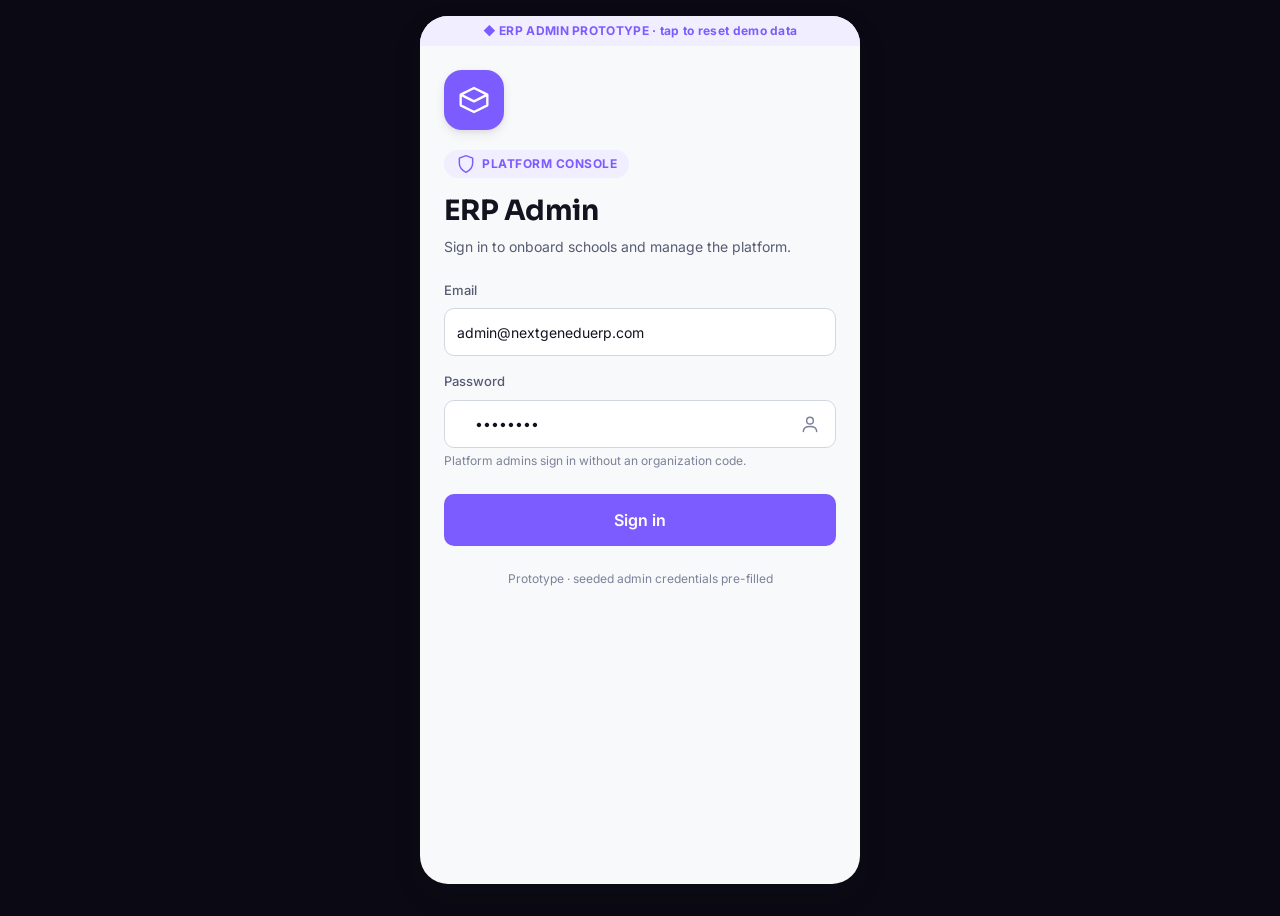
==== admin/index.html @ 906e13b3 "Initial commit" ====
<!DOCTYPE html>
<html lang="en" data-theme="violet" data-mode="light">
<head>
<meta charset="UTF-8">
<meta name="viewport" content="width=device-width,initial-scale=1,maximum-scale=1,user-scalable=no,viewport-fit=cover">
<title>EduERP · ERP Admin</title>
<link rel="preconnect" href="https://fonts.googleapis.com">
<link href="https://fonts.googleapis.com/css2?family=Inter:wght@400;500;600;700&family=Sora:wght@600;700&family=JetBrains+Mono:wght@400;500&display=swap" rel="stylesheet">
<link rel="stylesheet" href="../shared/tokens.css">
<link rel="stylesheet" href="../shared/styles.css">
</head>
<body>
<div class="viewport">
  <div class="proto-banner" onclick="App.resetPrompt()">◆ ERP ADMIN PROTOTYPE · tap to reset demo data</div>
  <div id="app"></div>
</div>

<script src="../shared/data.js"></script>
<script src="../shared/auth.js"></script>
<script src="../shared/utils.js"></script>
<script>
/* ============================================================================
   ERP ADMIN — Single Page Application
   Screens: Login · Dashboard · Organizations (list/detail) · Onboard wizard ·
   Reports · Profile.  Every screen has real logic and real states.
   ============================================================================ */
const App = {
  route:'dashboard',
  ctx:{},
  systemDark:window.matchMedia('(prefers-color-scheme:dark)').matches,
  // simulate a network fetch so Loading states are real (prototype realism)
  loadingMs:600,

  init(){
    const s=DB.getSettings();
    this.applyTheme(s.theme||'violet', s.mode||'system');
    window.matchMedia('(prefers-color-scheme:dark)').addEventListener('change',e=>{this.systemDark=e.matches;const st=DB.getSettings();if((st.mode||'system')==='system')this.applyTheme(st.theme,'system');});
    if(Auth.isAdmin()) this.render(); else this.renderLogin();
  },

  applyTheme(theme,mode){
    document.documentElement.dataset.theme=theme;
    const m = mode==='system' ? (this.systemDark?'dark':'light') : mode;
    document.documentElement.dataset.mode=m;
  },

  /* ========================================================================
     LOGIN
     ======================================================================== */
  renderLogin(){
    document.getElementById('app').innerHTML=`
    <div class="login fade-in">
      <div class="login-brand">${icon('logo')}</div>
      <span class="login-badge">${icon('shield')} Platform Console</span>
      <h1 class="t-display mb-2">ERP Admin</h1>
      <p class="text-secondary mb-6">Sign in to onboard schools and manage the platform.</p>
      <div class="field">
        <label class="field-label">Email</label>
        <input class="input" id="email" type="email" value="admin@nextgeneduerp.com" autocomplete="username">
      </div>
      <div class="field">
        <label class="field-label">Password</label>
        <div class="input-affix">
          <input class="input" id="pass" type="password" value="demo1234" autocomplete="current-password">
          <button class="input-group-btn" onclick="App.togglePass(this)" aria-label="Show password">${icon('user')}</button>
        </div>
        <div class="field-hint">Platform admins sign in without an organization code.</div>
      </div>
      <div id="loginErr"></div>
      <button class="btn btn-primary btn-full btn-lg mt-2" id="loginBtn" onclick="App.doLogin()">Sign in</button>
      <p class="t-caption text-center mt-6">Prototype · seeded admin credentials pre-filled</p>
    </div>`;
  },
  togglePass(btn){ const i=btn.previousElementSibling; i.type=i.type==='password'?'text':'password'; },
  doLogin(){
    const email=document.getElementById('email').value;
    const pass=document.getElementById('pass').value;
    const btn=document.getElementById('loginBtn');
    btn.textContent='Signing in…'; btn.disabled=true;
    setTimeout(()=>{
      const r=Auth.login(email,pass,'admin');
      if(r.success){ this.route='dashboard'; this.render(); UI.toast('Welcome back, '+r.user.name.split(' ')[0]); }
      else{ document.getElementById('loginErr').innerHTML=`<div class="field-error mb-2">${icon('alert')} ${r.message}</div>`; btn.textContent='Sign in'; btn.disabled=false; }
    },500);
  },
  logout(){ Auth.logout(); this.renderLogin(); },

  /* ========================================================================
     SHELL (brand header + content + bottom tabs)
     ======================================================================== */
  render(){
    document.getElementById('app').innerHTML=this.Shell();
    this.mountScreen();
  },
  Shell(){
    const tabs=[
      {k:'dashboard',ic:'home',label:'Home'},
      {k:'organizations',ic:'building',label:'Schools'},
      {k:'reports',ic:'chart',label:'Reports'},
      {k:'settings',ic:'settings',label:'Settings'},
    ];
    const s=Auth.getSession();
    const isWizard = this.route==='onboard';
    return `
      ${this.AppBar()}
      <div class="content fade-in" id="screen"></div>
      ${['dashboard','organizations'].includes(this.route)?`<button class="fab" onclick="App.go('onboard')" aria-label="Onboard school">${icon('plus')}</button>`:''}
      ${isWizard?'':`<div class="tabbar">
        ${tabs.map(t=>`<button class="tab ${this.route===t.k?'active':''}" onclick="App.go('${t.k}')">${icon(t.ic)}<span>${t.label}</span></button>`).join('')}
      </div>`}`;
  },
  AppBar(){
    // sub-pages (detail, onboard) show a back button + contextual title
    const sub={organization:'Organization',onboard:'Onboard school'};
    if(this.ctx.sub){
      return `<div class="appbar sub">
        <button class="appbar-btn" onclick="App.back()" aria-label="Back">${icon('chevronL')}</button>
        <div class="appbar-id"><div class="appbar-title">${this.ctx.title||''}</div>${this.ctx.subtitle?`<div class="appbar-sub">${this.ctx.subtitle}</div>`:''}</div>
      </div>`;
    }
    const s=Auth.getSession();
    const titles={dashboard:'ERP Admin',organizations:'Organizations',reports:'Reports',settings:'Settings'};
    return `<div class="appbar">
      <div class="appbar-logo">${icon('logo')}</div>
      <div class="appbar-id">
        <div class="appbar-title">${titles[this.route]||'ERP Admin'}</div>
        <div class="appbar-sub">${icon('shield')} Platform Console</div>
      </div>
      <button class="appbar-btn" onclick="App.notImplemented('Notifications')" aria-label="Alerts">${icon('bell')}<span class="appbar-dot"></span></button>
      <div class="appbar-avatar" style="background:${avatarColor(s.name)}" onclick="App.go('settings')">${s.avatar||initials(s.name)}</div>
    </div>`;
  },

  /* navigation */
  go(route,ctx={}){ this.route=route; this.ctx=ctx; this.render(); },
  back(){ this.ctx={}; this.route=this._backTo||'dashboard'; this.render(); },
  mountScreen(){
    const el=document.getElementById('screen');
    switch(this.route){
      case 'dashboard': return this.Dashboard(el);
      case 'organizations': return this.Organizations(el);
      case 'organization': return this.OrgDetail(el);
      case 'onboard': return this.Onboard(el);
      case 'reports': return this.Reports(el);
      case 'settings': return this.Settings(el);
    }
  },

  /* fake async load to exercise real Loading states */
  withLoading(el,skeleton,build){
    el.innerHTML=skeleton;
    setTimeout(()=>{ el.innerHTML=build(); },this.loadingMs);
  },

  /* ========================================================================
     DASHBOARD  (Loading → Empty | Content)
     ======================================================================== */
  Dashboard(el){
    const sk=`
      <div class="grid-2 mb-3">${'<div class="kpi"><div class="sk sk-line" style="width:50%"></div><div class="sk" style="height:26px;width:40%;margin:8px 0"></div></div>'.repeat(4)}</div>
      <div class="card"><div class="sk" style="height:128px"></div></div>`;
    this.withLoading(el,sk,()=>{
      const c=DB.planCounts();
      if(c.total===0){
        return `<div class="state">
          <div class="state-ill">${icon('building2')}</div>
          <div class="state-title">No schools yet</div>
          <div class="state-msg">Onboard your first school to bring the platform to life. Metrics, trends, and reports appear here as schools join.</div>
          <button class="btn btn-primary btn-lg mt-2" onclick="App.go('onboard')">${icon('plus')} Onboard a school</button>
        </div>`;
      }
      const trend=DB.onboardingTrend(); const max=Math.max(1,...trend.map(t=>t.count));
      return `
        <div class="grid-2 mb-3">
          ${this.kpiCard('building','Total schools',c.total,'brand',c.active+' active')}
          ${this.kpiCard('users','Students',fmt.num(c.students),'info','across all schools')}
        </div>
        <div class="grid-2 mb-4">
          ${this.kpiCard('shield','Basic plan',c.basic,'neutral','')}
          ${this.kpiCard('sparkle','Pro + Ent.',c.proPlus,'success','')}
        </div>

        <div class="card card-raised mb-4">
          <div class="flex between items-center mb-4"><div class="sec-title">Onboarding trend</div><span class="t-caption">Last 6 months</span></div>
          <div class="chart-bars">
            ${trend.map(t=>`<div class="bar-col"><div class="bar-val">${t.count||''}</div><div class="bar" style="height:${(t.count/max)*100}%"></div><div class="bar-label">${t.label}</div></div>`).join('')}
          </div>
        </div>

        <div class="sec-head"><div class="sec-title">Recent schools</div><button class="sec-link" onclick="App.go('organizations')">View all</button></div>
        <div class="card card-pad-0"><div class="list">
          ${DB.orgs().slice(-3).reverse().map(o=>this.orgRow(o)).join('')}
        </div></div>

        <div class="dashed-card mt-4">${icon('sparkle')} <span class="t-label" style="color:var(--text-tertiary)">AI insights arrive with Enterprise</span></div>
      `;
    });
  },
  kpiCard(ic,label,value,tone,sub){
    const toneMap={brand:'var(--brand-subtle);color:var(--brand)',info:'var(--info-subtle);color:var(--info)',success:'var(--success-subtle);color:var(--success)',neutral:'var(--surface-sunken);color:var(--text-secondary)'};
    return `<div class="kpi">
      <div class="kpi-icon" style="background:${toneMap[tone]}">${icon(ic)}</div>
      <div class="kpi-label">${label}</div>
      <div class="kpi-value">${value}</div>
      ${sub?`<div class="kpi-sub">${sub}</div>`:''}
    </div>`;
  },
  orgRow(o){
    const chipCls=o.plan==='Enterprise'?'chip-info':o.plan==='Pro'?'chip-success':'chip-neutral';
    const statusChip=o.status==='active'?'':'<span class="chip chip-danger" style="margin-top:2px">Inactive</span>';
    return `<div class="row" onclick="App.openOrg('${o.id}')">
      <div class="avatar avatar-sq" style="background:${avatarColor(o.name)}">${initials(o.name)}</div>
      <div class="row-main">
        <div class="row-title">${o.name}</div>
        <div class="row-sub">${o.city} · <span class="t-code">${o.code}</span></div>
      </div>
      <div class="row-trail"><span class="chip ${chipCls}">${o.plan}</span>${statusChip}</div>
      <span class="row-chev">${icon('chevronR')}</span>
    </div>`;
  },

  /* ========================================================================
     ORGANIZATIONS  (Loading → Empty | Content, search + filter)
     ======================================================================== */
  Organizations(el){
    this._backTo='dashboard';
    const sk=`<div class="sk" style="height:48px;margin-bottom:16px"></div>${'<div class="sk-row"><div class="sk sk-circle"></div><div style="flex:1"><div class="sk sk-line" style="width:60%"></div><div class="sk sk-line" style="width:40%"></div></div></div>'.repeat(5)}`;
    this.withLoading(el,sk,()=>this.orgsMarkup());
    this._orgFilter=this._orgFilter||'all';
    this._orgSearch=this._orgSearch||'';
  },
  orgsMarkup(){
    const all=DB.orgs();
    if(all.length===0){
      return `<div class="state">
        <div class="state-ill">${icon('building2')}</div>
        <div class="state-title">No schools onboarded</div>
        <div class="state-msg">Tap the + button to onboard your first school. It becomes active immediately and its founder can log in.</div>
        <button class="btn btn-primary btn-lg mt-2" onclick="App.go('onboard')">${icon('plus')} Onboard a school</button>
      </div>`;
    }
    const f=this._orgFilter||'all'; const q=(this._orgSearch||'').toLowerCase();
    let list=all.filter(o=>{
      const mf = f==='all'||(f==='active'&&o.status==='active')||(f==='inactive'&&o.status==='inactive')||(o.plan.toLowerCase()===f);
      const mq = !q||o.name.toLowerCase().includes(q)||o.city.toLowerCase().includes(q)||o.code.toLowerCase().includes(q);
      return mf&&mq;
    });
    const filters=[['all','All'],['active','Active'],['basic','Basic'],['pro','Pro'],['enterprise','Enterprise'],['inactive','Inactive']];
    return `
      <div class="input-affix mb-3">
        <span style="position:absolute;left:14px;color:var(--text-tertiary);display:grid">${icon('search')}</span>
        <input class="input" style="padding-left:42px" placeholder="Search schools, city, code…" value="${this._orgSearch||''}" oninput="App.searchOrgs(this.value)">
      </div>
      <div class="filter-row">
        ${filters.map(([k,l])=>`<button class="filter-chip ${f===k?'active':''}" onclick="App.filterOrgs('${k}')">${l}</button>`).join('')}
      </div>
      ${list.length===0
        ? `<div class="state" style="min-height:40vh"><div class="state-ill">${icon('search')}</div><div class="state-title">No matches</div><div class="state-msg">No schools match your search or filter. Try clearing them.</div><button class="btn btn-secondary mt-2" onclick="App.clearOrgFilters()">Clear filters</button></div>`
        : `<div class="card card-pad-0"><div class="list">${list.map(o=>this.orgRow(o)).join('')}</div></div><p class="t-caption text-center mt-3">${list.length} of ${all.length} schools</p>`}
    `;
  },
  searchOrgs(v){ this._orgSearch=v; const el=document.getElementById('screen'); const scroll=el.scrollTop; el.innerHTML=this.orgsMarkup(); el.scrollTop=scroll; const inp=el.querySelector('input'); if(inp){inp.focus();inp.setSelectionRange(v.length,v.length);} },
  filterOrgs(k){ this._orgFilter=k; document.getElementById('screen').innerHTML=this.orgsMarkup(); },
  clearOrgFilters(){ this._orgFilter='all'; this._orgSearch=''; document.getElementById('screen').innerHTML=this.orgsMarkup(); },

  /* ========================================================================
     ORG DETAIL  (Overview + Subscription, plan change)
     ======================================================================== */
  openOrg(id){ this.go('organization',{sub:true,id,title:'',tab:'overview'}); this._backFrom=this.route; },
  OrgDetail(el){
    const o=DB.getById(DB.COLS.ORGS,this.ctx.id);
    if(!o){ el.innerHTML=`<div class="state"><div class="state-ill err">${icon('alert')}</div><div class="state-title">Not found</div><div class="state-msg">This school no longer exists.</div><button class="btn btn-secondary mt-2" onclick="App.go('organizations')">Back to schools</button></div>`; return; }
    // set header title dynamically
    this.ctx.title=o.name; this.ctx.subtitle=`<span class="t-code">${o.code}</span> · ${o.city}`;
    document.querySelector('.appbar')?.remove();
    document.getElementById('app').insertAdjacentHTML('afterbegin',this.AppBar());
    const tab=this.ctx.tab||'overview';
    const chipCls=o.plan==='Enterprise'?'chip-info':o.plan==='Pro'?'chip-success':'chip-neutral';
    el.innerHTML=`
      <div class="card card-raised mb-4">
        <div class="flex gap-3 items-center">
          <div class="avatar avatar-sq" style="width:56px;height:56px;font-size:16px;background:${avatarColor(o.name)}">${initials(o.name)}</div>
          <div class="flex-1">
            <div class="t-h2" style="line-height:1.2">${o.name}</div>
            <div class="row-sub mt-1">${icon('mapPin')} ${o.city}</div>
          </div>
        </div>
        <div class="flex gap-2 mt-4">
          <span class="chip ${chipCls}">${o.plan}</span>
          <span class="chip ${o.status==='active'?'chip-success':'chip-danger'}"><span class="chip-dot"></span>${o.status==='active'?'Active':'Inactive'}</span>
        </div>
      </div>
      <div class="tabs mb-4">
        <button class="${tab==='overview'?'active':''}" onclick="App.orgTab('overview')">Overview</button>
        <button class="${tab==='subscription'?'active':''}" onclick="App.orgTab('subscription')">Subscription</button>
      </div>
      <div id="orgTab"></div>`;
    this.renderOrgTab(o,tab);
  },
  orgTab(t){ this.ctx.tab=t; const o=DB.getById(DB.COLS.ORGS,this.ctx.id);
    document.querySelectorAll('.tabs button').forEach((b,i)=>b.classList.toggle('active',(i===0&&t==='overview')||(i===1&&t==='subscription')));
    this.renderOrgTab(o,t);
  },
  renderOrgTab(o,t){
    const box=document.getElementById('orgTab');
    if(t==='overview'){
      box.innerHTML=`
        <div class="card mb-4"><div class="dl">
          <div class="dl-row"><span class="dl-key">Organization code</span><span class="dl-val t-code">${o.code}</span></div>
          <div class="dl-row"><span class="dl-key">City</span><span class="dl-val">${o.city}</span></div>
          <div class="dl-row"><span class="dl-key">Branch</span><span class="dl-val">${o.branch||'—'}</span></div>
          <div class="dl-row"><span class="dl-key">Academic year</span><span class="dl-val">${o.academicYear||'—'}</span></div>
          <div class="dl-row"><span class="dl-key">Students</span><span class="dl-val t-data">${fmt.num(o.students)}</span></div>
          <div class="dl-row"><span class="dl-key">Onboarded</span><span class="dl-val">${fmt.date(o.onboardedAt)}</span></div>
        </div></div>
        <button class="btn ${o.status==='active'?'btn-danger-soft':'btn-primary'} btn-full" onclick="App.toggleOrgStatus('${o.id}')">
          ${icon(o.status==='active'?'ban':'power')} ${o.status==='active'?'Deactivate school':'Reactivate school'}
        </button>`;
    } else {
      const founder=DB.getBy(DB.COLS.FOUNDERS,'orgId',o.id)[0];
      const changes=DB.getBy(DB.COLS.PLANS,'orgId',o.id).reverse();
      box.innerHTML=`
        <div class="card mb-4">
          <div class="flex between items-center mb-3"><div class="t-h3">Current plan</div><span class="chip ${o.plan==='Enterprise'?'chip-info':o.plan==='Pro'?'chip-success':'chip-neutral'}">${o.plan}</span></div>
          <p class="t-caption mb-4">${this.planBlurb(o.plan)}</p>
          <button class="btn btn-primary btn-full" onclick="App.openPlanSheet('${o.id}')">${icon('trend')} Change plan</button>
        </div>
        ${founder?`<div class="sec-head"><div class="sec-title">Founder login</div></div>
        <div class="card card-pad-0 mb-4"><div class="row" style="border:none">
          <div class="avatar" style="background:${avatarColor(founder.name)}">${initials(founder.name)}</div>
          <div class="row-main"><div class="row-title">${founder.name}</div><div class="row-sub">${founder.email}</div></div>
          <span class="chip chip-success"><span class="chip-dot"></span>Active</span>
        </div></div>`:''}
        ${changes.length?`<div class="sec-head"><div class="sec-title">Plan history</div></div>
        <div class="card card-pad-0"><div class="list">${changes.map(c=>`<div class="row" style="cursor:default">
          <div class="avatar avatar-sq" style="background:var(--surface-sunken);color:var(--text-secondary)">${icon('trend')}</div>
          <div class="row-main"><div class="row-title">${c.from} → ${c.to}</div><div class="row-sub">${c.reason||'No note'} · ${fmt.ago(c.createdAt)}</div></div>
        </div>`).join('')}</div></div>`:''}
      `;
    }
  },
  planBlurb(p){ return p==='Basic'?'3 apps: ERP Admin, Founder, Staff. Core operations.':p==='Pro'?'Everything in Basic + the Parent app.':'Everything in Pro + true white-label branding.'; },
  toggleOrgStatus(id){
    const o=DB.getById(DB.COLS.ORGS,id);
    UI.confirm({title:o.status==='active'?'Deactivate school?':'Reactivate school?',message:o.status==='active'?`${o.name} will lose access until reactivated.`:`${o.name} will regain access immediately.`,confirmText:o.status==='active'?'Deactivate':'Reactivate',danger:o.status==='active'}).then(ok=>{
      if(!ok)return; DB.update(DB.COLS.ORGS,id,{status:o.status==='active'?'inactive':'active'});
      UI.toast('School '+(o.status==='active'?'deactivated':'reactivated')); this.OrgDetail(document.getElementById('screen'));
    });
  },
  openPlanSheet(id){
    const o=DB.getById(DB.COLS.ORGS,id);
    const plans=[['Basic','3 apps · core operations'],['Pro','+ Parent app'],['Enterprise','+ true white-label']];
    const {close}=UI.sheet(`
      <div class="sheet-title">Change plan</div>
      <p class="text-secondary mb-4" style="margin-top:-8px">Changing the plan unlocks tier features for <b>${o.name}</b>.</p>
      ${plans.map(([p,d])=>`<button class="card card-interactive mb-3 flex between items-center" style="width:100%;text-align:left;border-color:${o.plan===p?'var(--brand)':'var(--border-subtle)'}" onclick="App.applyPlan('${id}','${p}')">
        <div><div class="row-title">${p}</div><div class="row-sub">${d}</div></div>
        ${o.plan===p?`<span class="chip chip-brand">Current</span>`:`<span class="row-chev">${icon('chevronR')}</span>`}
      </button>`).join('')}
    `);
    this._planSheetClose=close;
  },
  applyPlan(id,plan){
    const o=DB.getById(DB.COLS.ORGS,id);
    if(o.plan===plan){ this._planSheetClose&&this._planSheetClose(); return; }
    this._planSheetClose&&this._planSheetClose();
    DB.changePlan(id,plan,'Changed via console');
    UI.toast(`Plan changed to ${plan}`);
    this.OrgDetail(document.getElementById('screen'));
  },

  /* ========================================================================
     ONBOARD WIZARD  (4 steps, real validation, atomic create)
     ======================================================================== */
  Onboard(el){
    this._backTo='dashboard';
    this.ctx.sub=true; this.ctx.title='Onboard school';
    this.wiz={step:1,data:{plan:'Basic'}};
    document.querySelector('.appbar')?.remove();
    document.getElementById('app').insertAdjacentHTML('afterbegin',this.AppBar());
    this.renderWizard();
  },
  renderWizard(){
    const el=document.getElementById('screen'); const s=this.wiz.step;
    const steps=['School','Founder','Setup','Review'];
    const stepper=`<div class="stepper">${steps.map((_,i)=>{
      const n=i+1; const st=n<s?'done':n===s?'active':'';
      return `<div class="step-dot"><div class="step-num ${st}">${n<s?icon('check'):n}</div>${i<3?`<div class="step-line ${n<s?'done':''}"></div>`:''}</div>`;
    }).join('')}</div><div class="step-label">Step ${s} of 4 · ${steps[s-1]}</div>`;

    let body='';
    if(s===1){
      const d=this.wiz.data;
      body=`
        <div class="field"><label class="field-label">School name <span class="req">*</span></label><input class="input" id="w-name" value="${d.schoolName||''}" placeholder="Sunrise Public School"></div>
        <div class="field"><label class="field-label">Organization code <span class="req">*</span></label><input class="input t-code" id="w-code" value="${d.orgCode||''}" placeholder="SPS-CHN" style="text-transform:uppercase"><div class="field-hint">A short unique code. Founders use it to log in.</div></div>
        <div class="field"><label class="field-label">City <span class="req">*</span></label><input class="input" id="w-city" value="${d.city||''}" placeholder="Chennai"></div>
        <div class="field"><label class="field-label">Address</label><textarea class="textarea" id="w-addr" placeholder="Optional">${d.address||''}</textarea></div>
      `;
    } else if(s===2){
      const d=this.wiz.data;
      body=`
        <p class="text-secondary mb-4">This creates the school owner's login. They can sign in to the Founder app immediately after onboarding.</p>
        <div class="field"><label class="field-label">Founder name <span class="req">*</span></label><input class="input" id="w-fname" value="${d.founderName||''}" placeholder="Rajesh Kumar"></div>
        <div class="field"><label class="field-label">Founder email <span class="req">*</span></label><input class="input" id="w-femail" type="email" value="${d.founderEmail||''}" placeholder="rajesh@sunrise.edu"></div>
        <div class="field"><label class="field-label">Temporary password <span class="req">*</span></label><input class="input" id="w-fpass" value="${d.founderPassword||''}" placeholder="Min 6 characters"><div class="field-hint">The founder can change this after first login.</div></div>
      `;
    } else if(s===3){
      const d=this.wiz.data;
      body=`
        <div class="field"><label class="field-label">First branch name <span class="req">*</span></label><input class="input" id="w-branch" value="${d.branchName||'Main Campus'}" placeholder="Main Campus"></div>
        <div class="field"><label class="field-label">Academic year <span class="req">*</span></label><input class="input" id="w-year" value="${d.academicYear||'2026-27'}" placeholder="2026-27"></div>
        <div class="field"><label class="field-label">Subscription plan</label>
          <div class="segmented" id="w-plan">
            ${['Basic','Pro','Enterprise'].map(p=>`<button class="${(d.plan||'Basic')===p?'active':''}" onclick="App.wizPlan('${p}')">${p}</button>`).join('')}
          </div>
          <div class="field-hint">${this.planBlurb(d.plan||'Basic')}</div>
        </div>
      `;
    } else {
      const d=this.wiz.data;
      body=`
        <p class="text-secondary mb-4">Review before creating. Onboarding creates the school and the founder login together.</p>
        <div class="card mb-4"><div class="dl">
          <div class="dl-row"><span class="dl-key">School</span><span class="dl-val">${d.schoolName}</span></div>
          <div class="dl-row"><span class="dl-key">Code</span><span class="dl-val t-code">${d.orgCode}</span></div>
          <div class="dl-row"><span class="dl-key">City</span><span class="dl-val">${d.city}</span></div>
          <div class="dl-row"><span class="dl-key">Founder</span><span class="dl-val">${d.founderName}</span></div>
          <div class="dl-row"><span class="dl-key">Founder email</span><span class="dl-val">${d.founderEmail}</span></div>
          <div class="dl-row"><span class="dl-key">Branch</span><span class="dl-val">${d.branchName}</span></div>
          <div class="dl-row"><span class="dl-key">Academic year</span><span class="dl-val">${d.academicYear}</span></div>
          <div class="dl-row"><span class="dl-key">Plan</span><span class="dl-val">${d.plan}</span></div>
        </div></div>
      `;
    }
    const footer=`<div class="wiz-footer">
      ${s>1?`<button class="btn btn-secondary btn-full" onclick="App.wizBack()">Back</button>`:''}
      <button class="btn btn-primary btn-full" onclick="App.wizNext()">${s<4?'Continue':'Create school'}</button>
    </div>`;
    el.innerHTML=`<div class="wiz-flow"><div class="wiz-body">${stepper}<div class="fade-in">${body}</div></div>${footer}</div>`;
  },
  wizPlan(p){ this.wiz.data.plan=p; document.querySelectorAll('#w-plan button').forEach(b=>b.classList.toggle('active',b.textContent===p)); document.querySelector('#w-plan').nextElementSibling.textContent=this.planBlurb(p); },
  _saveStep(){
    const s=this.wiz.step, d=this.wiz.data, g=id=>document.getElementById(id)?.value.trim();
    if(s===1){ d.schoolName=g('w-name'); d.orgCode=(g('w-code')||'').toUpperCase(); d.city=g('w-city'); d.address=g('w-addr'); }
    if(s===2){ d.founderName=g('w-fname'); d.founderEmail=g('w-femail'); d.founderPassword=g('w-fpass'); }
    if(s===3){ d.branchName=g('w-branch'); d.academicYear=g('w-year'); }
  },
  _validateStep(){
    const s=this.wiz.step, d=this.wiz.data, errs=[];
    if(s===1){ if(!d.schoolName)errs.push('w-name'); if(!d.orgCode)errs.push('w-code'); if(!d.city)errs.push('w-city');
      if(d.orgCode && DB.orgs().some(o=>o.code===d.orgCode)){ this._wizErr='That organization code is already in use.'; errs.push('w-code'); } }
    if(s===2){ if(!d.founderName)errs.push('w-fname');
      if(!d.founderEmail||!/^\S+@\S+\.\S+$/.test(d.founderEmail)){ errs.push('w-femail'); if(d.founderEmail)this._wizErr='Enter a valid email address.'; }
      if(d.founderEmail && DB.getAll(DB.COLS.FOUNDERS).some(f=>f.email.toLowerCase()===d.founderEmail.toLowerCase())){ this._wizErr='A founder with that email already exists.'; errs.push('w-femail'); }
      if(!d.founderPassword||d.founderPassword.length<6){ errs.push('w-fpass'); if(d.founderPassword)this._wizErr='Password must be at least 6 characters.'; } }
    if(s===3){ if(!d.branchName)errs.push('w-branch'); if(!d.academicYear)errs.push('w-year'); }
    return errs;
  },
  wizNext(){
    this._saveStep(); this._wizErr='';
    const errs=this._validateStep();
    if(errs.length){
      errs.forEach(id=>document.getElementById(id)?.classList.add('error'));
      UI.toast(this._wizErr||'Please complete the required fields','error'); this._wizErr='';
      return;
    }
    if(this.wiz.step<4){ this.wiz.step++; this.renderWizard(); }
    else this.wizSubmit();
  },
  wizBack(){ this._saveStep(); if(this.wiz.step>1){ this.wiz.step--; this.renderWizard(); } },
  wizSubmit(){
    const btn=document.querySelector('#screen .btn-primary:last-child');
    if(btn){ btn.textContent='Creating…'; btn.disabled=true; }
    setTimeout(()=>{
      const {org,founder}=DB.onboardSchool(this.wiz.data);
      // success screen
      document.getElementById('screen').innerHTML=`<div class="state fade-in">
        <div class="state-ill pos">${icon('checkCircle')}</div>
        <div class="state-title">${org.name} is live</div>
        <div class="state-msg">The school is active and <b>${founder.name}</b> can now sign in to the Founder app with <span class="t-code">${founder.email}</span>.</div>
        <div class="flex gap-3 mt-4" style="width:100%">
          <button class="btn btn-secondary btn-full" onclick="App.go('dashboard')">Done</button>
          <button class="btn btn-primary btn-full" onclick="App.openOrg('${org.id}')">View school</button>
        </div>
      </div>`;
      UI.toast('School onboarded successfully');
    },700);
  },

  /* ========================================================================
     REPORTS  (real reports only; form follows data)
     ======================================================================== */
  Reports(el){
    this._backTo='dashboard';
    const sk=`${'<div class="card mb-3"><div class="sk sk-line" style="width:50%"></div><div class="sk" style="height:80px;margin-top:12px"></div></div>'.repeat(3)}`;
    this.withLoading(el,sk,()=>{
      const c=DB.planCounts();
      if(c.total===0){
        return `<div class="state">
          <div class="state-ill">${icon('chart')}</div>
          <div class="state-title">No data to report yet</div>
          <div class="state-msg">Reports appear here once schools are onboarded. We only show reports backed by real data — never filler.</div>
          <button class="btn btn-primary btn-lg mt-2" onclick="App.go('onboard')">${icon('plus')} Onboard a school</button>
        </div>`;
      }
      // Report 1: plan distribution (donut) — composition → donut
      const seg=[['Basic',c.basic,'var(--viz-1)'],['Pro',c.pro,'var(--viz-2)'],['Enterprise',c.enterprise,'var(--viz-3)']].filter(x=>x[1]>0);
      let acc=0; const stops=seg.map(([l,v,col])=>{ const start=acc/c.total*360; acc+=v; const end=acc/c.total*360; return `${col} ${start}deg ${end}deg`; }).join(',');
      // Report 2: onboarding trend (bar) — trend → bars
      const trend=DB.onboardingTrend(); const max=Math.max(1,...trend.map(t=>t.count));
      // Report 3: active vs inactive (comparison)
      const inactive=c.total-c.active;
      return `
        <p class="t-caption mb-4">${icon('shield')} Platform reports · export-ready · real data only</p>

        <div class="card mb-4">
          <div class="flex between items-center mb-4"><div class="t-h3">Plan distribution</div><button class="btn btn-sm btn-secondary" onclick="App.notImplemented('Export')">Export</button></div>
          <div class="flex gap-4 items-center">
            <div class="donut" style="background:conic-gradient(${stops})"><div class="donut-center"><div><div class="t-data-lg">${c.total}</div><div class="t-caption">schools</div></div></div></div>
            <div class="donut-legend">${seg.map(([l,v,col])=>`<div class="legend-item"><span class="legend-dot" style="background:${col}"></span><span class="flex-1">${l}</span><span class="t-data" style="font-weight:700">${v}</span></div>`).join('')}</div>
          </div>
        </div>

        <div class="card mb-4">
          <div class="flex between items-center mb-4"><div class="t-h3">Onboarding trend</div><button class="btn btn-sm btn-secondary" onclick="App.notImplemented('Export')">Export</button></div>
          <div class="chart-bars">${trend.map(t=>`<div class="bar-col"><div class="bar-val">${t.count||''}</div><div class="bar" style="height:${(t.count/max)*100}%"></div><div class="bar-label">${t.label}</div></div>`).join('')}</div>
        </div>

        <div class="card">
          <div class="flex between items-center mb-4"><div class="t-h3">Active vs inactive</div><button class="btn btn-sm btn-secondary" onclick="App.notImplemented('Export')">Export</button></div>
          <div class="flex gap-3">
            <div class="flex-1 text-center" style="padding:16px;background:var(--success-subtle);border-radius:var(--r-md)"><div class="t-data-lg" style="color:var(--success)">${c.active}</div><div class="t-caption">Active</div></div>
            <div class="flex-1 text-center" style="padding:16px;background:${inactive?'var(--danger-subtle)':'var(--surface-sunken)'};border-radius:var(--r-md)"><div class="t-data-lg" style="color:${inactive?'var(--danger)':'var(--text-tertiary)'}">${inactive}</div><div class="t-caption">Inactive</div></div>
          </div>
        </div>
      `;
    });
  },

  /* ========================================================================
     SETTINGS  (profile · theme picker · sign out)
     ======================================================================== */
  Settings(el){
    const s=Auth.getSession(); const st=DB.getSettings();
    el.innerHTML=`
      <div class="card card-raised mb-4 flex gap-3 items-center">
        <div class="avatar" style="width:56px;height:56px;font-size:18px;background:${avatarColor(s.name)}">${s.avatar||initials(s.name)}</div>
        <div class="flex-1"><div class="t-h3">${s.name}</div><div class="row-sub">${s.role}</div></div>
      </div>

      <div class="sec-head"><div class="sec-title">My profile</div></div>
      <div class="card card-pad-0 mb-4"><div class="list">
        <div class="row" style="cursor:default"><div class="avatar avatar-sq" style="background:var(--info-subtle);color:var(--info)">${icon('mail')}</div><div class="row-main"><div class="row-title" style="font-weight:500">Email</div><div class="row-sub">${s.email}</div></div></div>
        <div class="row" style="cursor:default"><div class="avatar avatar-sq" style="background:var(--brand-subtle);color:var(--brand)">${icon('shield')}</div><div class="row-main"><div class="row-title" style="font-weight:500">Role</div><div class="row-sub">${s.role} · full platform access</div></div></div>
      </div></div>

      <div class="sec-head"><div class="sec-title">Appearance</div></div>
      <div class="card card-pad-0 mb-4"><div class="list">
        <div class="row" onclick="App.openThemeSheet()">
          <div class="avatar avatar-sq" style="background:var(--brand-subtle);color:var(--brand)">${icon('palette')}</div>
          <div class="row-main"><div class="row-title" style="font-weight:500">Theme</div><div class="row-sub">${this.themeName(st.theme)} · ${st.mode}</div></div>
          <span class="row-chev">${icon('chevronR')}</span>
        </div>
      </div></div>

      <button class="btn btn-secondary btn-full" onclick="App.confirmLogout()">${icon('logout')} Sign out</button>
      <p class="t-caption text-center mt-6">NextGen EduERP · ERP Admin · Prototype</p>
    `;
  },
  themes:[['violet','Violet','#7C5CFF','Default'],['indigo','Indigo','#4F46E5',''],['emerald','Emerald','#059669',''],['slate','Slate','#475569',''],['amber','Warm Amber','#D97706',''],['contrast','High Contrast','#1D4ED8','Accessibility']],
  themeName(k){ return (this.themes.find(t=>t[0]===k)||[])[1]||k; },
  openThemeSheet(){
    const st=DB.getSettings();
    const {el,close}=UI.sheet(`
      <div class="sheet-title">Appearance</div>
      <div class="segmented mb-4" id="modeSeg">
        ${[['light','Light'],['dark','Dark'],['system','Auto']].map(([k,l])=>`<button class="${st.mode===k?'active':''}" onclick="App.setMode('${k}')">${l}</button>`).join('')}
      </div>
      <div class="field-label mb-2">Theme</div>
      <div id="themeList">${this.themes.map(([k,name,col,tag])=>`
        <div class="row" style="border:none;padding:10px 4px" onclick="App.setTheme('${k}')">
          <div style="width:36px;height:36px;border-radius:50%;background:${col};border:2px solid var(--border-subtle);flex-shrink:0"></div>
          <div class="row-main"><div class="row-title" style="font-weight:600">${name}</div>${tag?`<div class="row-sub">${tag}</div>`:''}</div>
          ${st.theme===k?`<span style="color:var(--brand)">${icon('check')}</span>`:''}
        </div>`).join('')}</div>
      <button class="btn btn-secondary btn-full mt-4" onclick="App._themeClose()">Done</button>
    `);
    this._themeSheetEl=el; this._themeClose=close;
  },
  setTheme(k){ DB.updateSettings({theme:k}); this.applyTheme(k,DB.getSettings().mode); this._refreshThemeSheet(); },
  setMode(k){ DB.updateSettings({mode:k}); this.applyTheme(DB.getSettings().theme,k); this._refreshThemeSheet(); },
  _refreshThemeSheet(){
    const st=DB.getSettings();
    // update mode segment
    this._themeSheetEl.querySelectorAll('#modeSeg button').forEach(b=>b.classList.toggle('active',b.textContent.toLowerCase().startsWith(st.mode==='system'?'auto':st.mode)));
    // update theme checks
    const list=this._themeSheetEl.querySelector('#themeList');
    list.innerHTML=this.themes.map(([k,name,col,tag])=>`
      <div class="row" style="border:none;padding:10px 4px" onclick="App.setTheme('${k}')">
        <div style="width:36px;height:36px;border-radius:50%;background:${col};border:2px solid var(--border-subtle);flex-shrink:0"></div>
        <div class="row-main"><div class="row-title" style="font-weight:600">${name}</div>${tag?`<div class="row-sub">${tag}</div>`:''}</div>
        ${st.theme===k?`<span style="color:var(--brand)">${icon('check')}</span>`:''}
      </div>`).join('');
  },
  confirmLogout(){ UI.confirm({title:'Sign out?',message:'You will need to sign in again to access the console.',confirmText:'Sign out',danger:true}).then(ok=>{ if(ok)this.logout(); }); },

  /* ========================================================================
     MISC
     ======================================================================== */
  notImplemented(what){ UI.toast((what||'This')+' — demonstrated in a later stage','error'); },
  resetPrompt(){ UI.confirm({title:'Reset demo data?',message:'All onboarded schools will be cleared. Only the platform admin remains.',confirmText:'Reset',danger:true}).then(ok=>{ if(ok){ DB.reset(); this.route='dashboard'; this.ctx={}; this.render(); UI.toast('Demo data reset'); } }); },
};
App.init();
</script>
</body>
</html>
---- shared/tokens.css ----
/* ============================================================================
   NextGen EduERP — Prototype Design Tokens
   shared/tokens.css  |  M3 Design System · 6 themes × light/dark
   Layer 1 primitives → Layer 2 semantic → Layer 3 mode. Chart colors are
   SEMANTIC and FIXED (green=good, red=bad) — independent of the brand theme.
   ============================================================================ */

:root{
  /* ---- neutral ramp (shared by all themes) ---- */
  --gray-0:#FFFFFF; --gray-25:#FCFCFD; --gray-50:#F8F9FB; --gray-100:#F1F2F6;
  --gray-200:#E6E8EF; --gray-300:#D2D6E0; --gray-400:#A9AFC0; --gray-500:#7C8299;
  --gray-600:#565C72; --gray-700:#3B4056; --gray-800:#262A3B; --gray-900:#14121F;
  --gray-950:#0B0A14;

  /* ---- type ---- */
  --f-display:"Sora",system-ui,-apple-system,sans-serif;
  --f-body:"Inter",system-ui,-apple-system,sans-serif;
  --f-mono:"JetBrains Mono",ui-monospace,monospace;

  /* ---- spacing (4px base) ---- */
  --sp-1:4px; --sp-2:8px; --sp-3:12px; --sp-4:16px; --sp-5:20px; --sp-6:24px;
  --sp-8:32px; --sp-10:40px; --sp-12:48px; --sp-16:64px;

  /* ---- radius ---- */
  --r-xs:6px; --r-sm:10px; --r-md:14px; --r-lg:18px; --r-xl:24px; --r-pill:999px;

  /* ---- motion ---- */
  --m-fast:120ms; --m-base:200ms; --m-slow:320ms;
  --e-standard:cubic-bezier(.2,.8,.2,1);
  --e-decelerate:cubic-bezier(0,.7,.3,1);
  --e-accelerate:cubic-bezier(.4,0,1,1);

  /* ---- type scale ---- */
  --t-display-lg:32px; --t-display:28px; --t-h1:24px; --t-h2:20px; --t-h3:16px;
  --t-body:14px; --t-label:13px; --t-caption:12px;

  /* ============================================================
     SEMANTIC DATA-VISUALIZATION COLORS — FIXED across all themes.
     Tied to MEANING, never to the brand theme. (Your issue #3.)
     ============================================================ */
  --viz-positive:#22B85F;   /* good / paid / present / up      */
  --viz-negative:#E5484D;   /* bad / overdue / absent / down   */
  --viz-neutral:#7C8299;    /* baseline / no-change            */
  --viz-warning:#F5A524;    /* partial / at-risk               */
  /* categorical set for comparisons (colorblind-conscious ordering) */
  --viz-1:#4F7CFF; --viz-2:#22B8A2; --viz-3:#F5A524; --viz-4:#A97CFF;
  --viz-5:#F06595; --viz-6:#59C2E8; --viz-7:#7BC96F; --viz-8:#E8863B;
}

/* ============================================================================
   SEMANTIC TOKENS — resolved per MODE (light default / dark override)
   Neutrals + intents swap by mode. Brand is set by THEME (further below).
   ============================================================================ */
:root, [data-mode="light"]{
  --bg-app:var(--gray-50); --surface:var(--gray-0); --surface-alt:var(--gray-50);
  --surface-sunken:var(--gray-100);
  --border-subtle:var(--gray-200); --border-strong:var(--gray-300);
  --text-primary:var(--gray-900); --text-secondary:var(--gray-600);
  --text-tertiary:var(--gray-500); --text-on-brand:#FFFFFF;
  --overlay:rgba(20,18,31,.45);
  --success:#1F9D57; --success-subtle:#E7F6EE;
  --warning:#B4700F; --warning-subtle:#FFF3DC;
  --danger:#D93A3F;  --danger-subtle:#FDECEC;
  --info:#3E63DD;    --info-subtle:#EAF0FF;
  --shadow-1:0 1px 3px rgba(20,18,31,.06),0 1px 2px rgba(20,18,31,.04);
  --shadow-2:0 4px 12px rgba(20,18,31,.08),0 2px 4px rgba(20,18,31,.05);
  --shadow-3:0 12px 28px rgba(20,18,31,.14);
  --shadow-header:0 1px 0 rgba(20,18,31,.04);
  --skeleton-base:var(--gray-100); --skeleton-shine:var(--gray-200);
  /* header text/controls on a brand-colored bar */
  --on-header:#FFFFFF; --on-header-dim:rgba(255,255,255,.72);
  --header-control:rgba(255,255,255,.16); --header-control-active:rgba(255,255,255,.26);
}
[data-mode="dark"]{
  --bg-app:var(--gray-950); --surface:var(--gray-900); --surface-alt:var(--gray-800);
  --surface-sunken:#05040A;
  --border-subtle:#23283A; --border-strong:var(--gray-700);
  --text-primary:var(--gray-50); --text-secondary:var(--gray-400);
  --text-tertiary:var(--gray-500); --text-on-brand:#FFFFFF;
  --overlay:rgba(0,0,0,.62);
  --success:#3DD68C; --success-subtle:#123726;
  --warning:#FFC670; --warning-subtle:#3A2E12;
  --danger:#FF6369;  --danger-subtle:#3A1B1D;
  --info:#7C9CFF;    --info-subtle:#1B2547;
  --shadow-1:0 1px 3px rgba(0,0,0,.4); --shadow-2:0 4px 12px rgba(0,0,0,.5);
  --shadow-3:0 12px 28px rgba(0,0,0,.6);
  --shadow-header:0 1px 0 rgba(0,0,0,.3);
  --skeleton-base:var(--gray-800); --skeleton-shine:var(--gray-700);
  --on-header:#FFFFFF; --on-header-dim:rgba(255,255,255,.70);
  --header-control:rgba(255,255,255,.14); --header-control-active:rgba(255,255,255,.24);
}

/* ============================================================================
   BRAND tokens set by THEME.  --header-bg is the Top App Bar color.
   For most themes the header uses the brand color; light neutrals get a
   slightly deepened header for legibility of white text.
   ============================================================================ */
[data-theme="violet"]  { --brand:#7C5CFF; --brand-hover:#5B3DF5; --brand-subtle:#F1EEFF; --accent:#22B8A2; --header-bg:#6D4EF0; }
[data-theme="indigo"]  { --brand:#4F46E5; --brand-hover:#4338CA; --brand-subtle:#EEF0FF; --accent:#0EA5E9; --header-bg:#4A42D8; }
[data-theme="emerald"] { --brand:#059669; --brand-hover:#047857; --brand-subtle:#E7F6EF; --accent:#14B8A6; --header-bg:#068A61; }
[data-theme="slate"]   { --brand:#475569; --brand-hover:#334155; --brand-subtle:#EEF1F5; --accent:#3B82F6; --header-bg:#3A4658; }
[data-theme="amber"]   { --brand:#D97706; --brand-hover:#B45309; --brand-subtle:#FFF3DC; --accent:#F43F5E; --header-bg:#C26A05; }
[data-theme="contrast"]{ --brand:#1D4ED8; --brand-hover:#1E3A8A; --brand-subtle:#E6EDFF; --accent:#0F172A; --header-bg:#1E40AF; }

/* brand overrides in dark mode (lighter brand for contrast; header deepened) */
[data-theme="violet"][data-mode="dark"]  { --brand:#8F6DFF; --brand-hover:#A78CFF; --brand-subtle:#241C4A; --header-bg:#3A2E66; }
[data-theme="indigo"][data-mode="dark"]  { --brand:#6366F1; --brand-hover:#818CF8; --brand-subtle:#1E1B4B; --header-bg:#2A2870; }
[data-theme="emerald"][data-mode="dark"] { --brand:#10B981; --brand-hover:#34D399; --brand-subtle:#052E23; --header-bg:#064B38; }
[data-theme="slate"][data-mode="dark"]   { --brand:#94A3B8; --brand-hover:#CBD5E1; --brand-subtle:#1E293B; --header-bg:#2A3242; }
[data-theme="amber"][data-mode="dark"]   { --brand:#F59E0B; --brand-hover:#FBBF24; --brand-subtle:#3A2E12; --header-bg:#6B3D08; }
[data-theme="contrast"][data-mode="dark"]{ --brand:#60A5FA; --brand-hover:#93C5FD; --brand-subtle:#0A1A33; --accent:#E2E8F0; --header-bg:#12327A; }
---- shared/styles.css ----
/* ============================================================================
   NextGen EduERP — Prototype Component Library (mobile-first)
   shared/styles.css  |  Depends on tokens.css
   Built to the M3 design system. Every color is a semantic token.
   ============================================================================ */

*{box-sizing:border-box;margin:0;padding:0;-webkit-tap-highlight-color:transparent;}
html,body{height:100%;}
body{
  font-family:var(--f-body);font-size:var(--t-body);line-height:1.5;
  color:var(--text-primary);background:var(--bg-app);
  -webkit-font-smoothing:antialiased;overflow:hidden;
}
button{font-family:inherit;cursor:pointer;border:none;background:none;color:inherit;}
input,select,textarea{font-family:inherit;}
ul{list-style:none;}
/* defensive: any inline icon without an explicit size defaults to 20px (prevents layout blow-ups) */
svg{width:20px;height:20px;flex-shrink:0;}
@media (prefers-reduced-motion:reduce){*{animation-duration:.01ms!important;transition-duration:.01ms!important;}}

/* ---- app viewport (phone frame on desktop preview; full-bleed on phones) ---- */
.viewport{position:relative;width:100%;max-width:440px;height:100%;margin:0 auto;
  background:var(--bg-app);display:flex;flex-direction:column;overflow:hidden;}
@media(min-width:460px){
  body{background:#0B0A14;padding:0;}
  .viewport{max-height:920px;height:calc(100% - 32px);margin:16px auto;border-radius:28px;box-shadow:var(--shadow-3);}
}

/* ============================================================================
   TYPOGRAPHY UTILITIES
   ============================================================================ */
.t-display-lg{font-family:var(--f-display);font-size:var(--t-display-lg);font-weight:700;letter-spacing:-.02em;line-height:1.15;}
.t-display{font-family:var(--f-display);font-size:var(--t-display);font-weight:700;letter-spacing:-.02em;line-height:1.2;}
.t-h1{font-family:var(--f-display);font-size:var(--t-h1);font-weight:600;letter-spacing:-.01em;line-height:1.3;}
.t-h2{font-family:var(--f-display);font-size:var(--t-h2);font-weight:600;line-height:1.3;}
.t-h3{font-size:var(--t-h3);font-weight:600;line-height:1.4;}
.t-body{font-size:var(--t-body);font-weight:400;}
.t-label{font-size:var(--t-label);font-weight:500;}
.t-caption{font-size:var(--t-caption);color:var(--text-tertiary);}
.t-data{font-variant-numeric:tabular-nums;font-weight:500;}
.t-code{font-family:var(--f-mono);font-size:var(--t-label);letter-spacing:-.01em;}
.text-secondary{color:var(--text-secondary);} .text-tertiary{color:var(--text-tertiary);}
.text-brand{color:var(--brand);} .text-success{color:var(--success);} .text-danger{color:var(--danger);}
.text-center{text-align:center;}

/* ============================================================================
   TOP APP BAR — brand colored, identity + logo slot + profile avatar
   ============================================================================ */
.appbar{
  background:var(--header-bg);color:var(--on-header);
  padding:var(--sp-3) var(--sp-4);padding-top:max(var(--sp-3),env(safe-area-inset-top));
  display:flex;align-items:center;gap:var(--sp-3);flex-shrink:0;
  box-shadow:var(--shadow-2);position:relative;z-index:20;min-height:60px;
}
.appbar-logo{
  width:36px;height:36px;border-radius:var(--r-sm);background:var(--header-control);
  display:grid;place-items:center;flex-shrink:0;overflow:hidden;
}
.appbar-logo svg{width:20px;height:20px;color:var(--on-header);}
.appbar-logo img{width:100%;height:100%;object-fit:cover;}
.appbar-id{flex:1;min-width:0;}
.appbar-title{font-family:var(--f-display);font-size:var(--t-h3);font-weight:700;line-height:1.2;
  white-space:nowrap;overflow:hidden;text-overflow:ellipsis;}
.appbar-sub{font-size:var(--t-caption);color:var(--on-header-dim);display:flex;align-items:center;gap:5px;line-height:1.3;margin-top:1px;}
.appbar-sub svg{width:13px;height:13px;flex-shrink:0;}
.appbar-sub .t-code{color:var(--on-header-dim);}
.appbar-btn{width:40px;height:40px;border-radius:var(--r-sm);background:var(--header-control);
  display:grid;place-items:center;color:var(--on-header);flex-shrink:0;position:relative;transition:background var(--m-fast);}
.appbar-btn:active{background:var(--header-control-active);}
.appbar-btn svg{width:20px;height:20px;}
.appbar-avatar{width:40px;height:40px;border-radius:var(--r-pill);display:grid;place-items:center;
  font-weight:700;font-size:var(--t-label);color:#fff;flex-shrink:0;border:2px solid var(--header-control-active);}
.appbar-dot{position:absolute;top:6px;right:6px;width:8px;height:8px;border-radius:50%;
  background:var(--viz-negative);border:2px solid var(--header-bg);}

/* sub-page appbar (with back) */
.appbar.sub .appbar-title{font-size:var(--t-h3);}

/* ============================================================================
   CONTENT + BOTTOM TAB BAR
   ============================================================================ */
.content{flex:1;overflow-y:auto;overflow-x:hidden;-webkit-overflow-scrolling:touch;padding:var(--sp-4);}
.content::-webkit-scrollbar{width:0;}
.content.flush{padding:0;}

.tabbar{display:flex;background:var(--surface);border-top:1px solid var(--border-subtle);
  flex-shrink:0;padding-bottom:env(safe-area-inset-bottom,0);position:relative;z-index:20;}
.tab{flex:1;padding:var(--sp-2) var(--sp-1);display:flex;flex-direction:column;align-items:center;gap:3px;
  color:var(--text-tertiary);transition:color var(--m-fast);min-height:58px;justify-content:center;position:relative;}
.tab.active{color:var(--brand);}
.tab svg{width:22px;height:22px;}
.tab span{font-size:11px;font-weight:600;}
.tab-badge{position:absolute;top:6px;left:calc(50% + 6px);background:var(--viz-negative);color:#fff;
  font-size:9px;font-weight:700;min-width:16px;height:16px;padding:0 4px;border-radius:var(--r-pill);
  display:grid;place-items:center;border:2px solid var(--surface);}

/* ============================================================================
   BUTTONS
   ============================================================================ */
.btn{font-size:var(--t-body);font-weight:600;border-radius:var(--r-sm);border:1px solid transparent;
  display:inline-flex;align-items:center;justify-content:center;gap:var(--sp-2);
  padding:0 var(--sp-4);min-height:44px;transition:all var(--m-fast) var(--e-standard);white-space:nowrap;user-select:none;}
.btn:active{transform:scale(.98);}
.btn svg{width:18px;height:18px;}
.btn-primary{background:var(--brand);color:var(--text-on-brand);}
.btn-primary:active{background:var(--brand-hover);}
.btn-secondary{background:transparent;color:var(--text-primary);border-color:var(--border-strong);}
.btn-secondary:active{background:var(--surface-sunken);}
.btn-ghost{background:transparent;color:var(--brand);}
.btn-ghost:active{background:var(--brand-subtle);}
.btn-danger{background:var(--danger);color:#fff;}
.btn-danger-soft{background:var(--danger-subtle);color:var(--danger);}
.btn-full{width:100%;}
.btn-lg{min-height:52px;font-size:var(--t-h3);}
.btn-sm{min-height:36px;font-size:var(--t-label);padding:0 var(--sp-3);}
.btn:disabled{opacity:.5;pointer-events:none;}
.btn-icon{width:44px;height:44px;padding:0;border-radius:var(--r-sm);}

/* FAB */
.fab{position:absolute;right:var(--sp-4);bottom:calc(58px + var(--sp-4) + env(safe-area-inset-bottom,0));
  width:56px;height:56px;border-radius:var(--r-lg);background:var(--brand);color:var(--text-on-brand);
  display:grid;place-items:center;box-shadow:var(--shadow-3);z-index:15;transition:transform var(--m-fast);}
.fab:active{transform:scale(.94);}
.fab svg{width:26px;height:26px;}

/* ============================================================================
   CARDS
   ============================================================================ */
.card{background:var(--surface);border:1px solid var(--border-subtle);border-radius:var(--r-md);padding:var(--sp-4);}
.card-raised{box-shadow:var(--shadow-1);border-color:transparent;}
.card-interactive{transition:transform var(--m-fast),background var(--m-fast);}
.card-interactive:active{transform:scale(.99);background:var(--surface-alt);}
.card-pad-0{padding:0;overflow:hidden;}
.card-head{padding:var(--sp-4);border-bottom:1px solid var(--border-subtle);display:flex;align-items:center;justify-content:space-between;gap:var(--sp-2);}
.card-head h3{font-size:var(--t-h3);font-weight:600;}
.card-body{padding:var(--sp-4);}

/* KPI */
.kpi{background:var(--surface);border:1px solid var(--border-subtle);border-radius:var(--r-md);padding:var(--sp-4);position:relative;overflow:hidden;}
.kpi-icon{width:36px;height:36px;border-radius:var(--r-sm);display:grid;place-items:center;margin-bottom:var(--sp-3);}
.kpi-icon svg{width:20px;height:20px;}
.kpi-label{font-size:var(--t-label);color:var(--text-secondary);font-weight:500;margin-bottom:var(--sp-1);}
.kpi-value{font-family:var(--f-display);font-size:26px;font-weight:700;font-variant-numeric:tabular-nums;letter-spacing:-.02em;line-height:1;}
.kpi-sub{font-size:var(--t-caption);color:var(--text-tertiary);margin-top:var(--sp-2);display:flex;align-items:center;gap:4px;}
.kpi-trend{display:inline-flex;align-items:center;gap:3px;font-size:var(--t-caption);font-weight:700;}
.kpi-trend svg{width:13px;height:13px;}
.kpi-trend.up{color:var(--viz-positive);} .kpi-trend.down{color:var(--viz-negative);}

/* ============================================================================
   FORM FIELDS
   ============================================================================ */
.field{margin-bottom:var(--sp-4);}
.field-label{display:block;font-size:var(--t-label);font-weight:500;color:var(--text-secondary);margin-bottom:var(--sp-2);}
.field-label .req{color:var(--danger);}
.input,.select,.textarea{width:100%;font-size:var(--t-body);color:var(--text-primary);background:var(--surface);
  border:1px solid var(--border-strong);border-radius:var(--r-sm);padding:0 var(--sp-3);min-height:48px;
  transition:border-color var(--m-fast),box-shadow var(--m-fast);}
.textarea{padding:var(--sp-3);min-height:88px;resize:vertical;line-height:1.5;}
.input::placeholder,.textarea::placeholder{color:var(--text-tertiary);}
.input:focus,.select:focus,.textarea:focus{outline:none;border-color:var(--brand);box-shadow:0 0 0 3px var(--brand-subtle);}
.input.error,.select.error{border-color:var(--danger);}
.select{appearance:none;background-image:url("data:image/svg+xml,%3Csvg xmlns='http://www.w3.org/2000/svg' viewBox='0 0 24 24' fill='none' stroke='%237C8299' stroke-width='2' stroke-linecap='round'%3E%3Cpath d='m6 9 6 6 6-6'/%3E%3C/svg%3E");
  background-repeat:no-repeat;background-position:right 12px center;background-size:18px;padding-right:40px;}
.field-error{font-size:var(--t-caption);color:var(--danger);margin-top:var(--sp-1);display:flex;align-items:center;gap:4px;}
.field-hint{font-size:var(--t-caption);color:var(--text-tertiary);margin-top:var(--sp-1);}
.input-affix{position:relative;display:flex;align-items:center;}
.input-affix .prefix{position:absolute;left:var(--sp-3);color:var(--text-secondary);font-weight:600;pointer-events:none;}
.input-affix .input{padding-left:30px;}
.input-group-btn{position:absolute;right:8px;width:36px;height:36px;display:grid;place-items:center;color:var(--text-tertiary);border-radius:var(--r-xs);}

/* segmented control */
.segmented{display:flex;background:var(--surface-sunken);border-radius:var(--r-sm);padding:4px;gap:4px;}
.segmented button{flex:1;min-height:38px;border-radius:var(--r-xs);font-size:var(--t-label);font-weight:600;
  color:var(--text-secondary);transition:all var(--m-fast);}
.segmented button.active{background:var(--surface);color:var(--text-primary);box-shadow:var(--shadow-1);}

/* ============================================================================
   CHIPS / BADGES
   ============================================================================ */
.chip{display:inline-flex;align-items:center;gap:4px;padding:3px 10px;border-radius:var(--r-pill);
  font-size:var(--t-caption);font-weight:600;line-height:1.5;white-space:nowrap;}
.chip-success{background:var(--success-subtle);color:var(--success);}
.chip-warning{background:var(--warning-subtle);color:var(--warning);}
.chip-danger{background:var(--danger-subtle);color:var(--danger);}
.chip-info{background:var(--info-subtle);color:var(--info);}
.chip-neutral{background:var(--surface-sunken);color:var(--text-secondary);}
.chip-brand{background:var(--brand-subtle);color:var(--brand);}
.chip-dot{width:6px;height:6px;border-radius:50%;background:currentColor;}

/* filter chips row */
.filter-row{display:flex;gap:var(--sp-2);overflow-x:auto;padding-bottom:var(--sp-1);margin-bottom:var(--sp-3);scrollbar-width:none;}
.filter-row::-webkit-scrollbar{display:none;}
.filter-chip{flex-shrink:0;padding:7px 14px;border-radius:var(--r-pill);font-size:var(--t-label);font-weight:600;
  background:var(--surface);border:1px solid var(--border-subtle);color:var(--text-secondary);transition:all var(--m-fast);}
.filter-chip.active{background:var(--brand);border-color:var(--brand);color:var(--text-on-brand);}

/* ============================================================================
   LIST ROWS
   ============================================================================ */
.list{display:flex;flex-direction:column;}
.row{display:flex;align-items:center;gap:var(--sp-3);padding:var(--sp-3);border-bottom:1px solid var(--border-subtle);transition:background var(--m-fast);}
.row:last-child{border-bottom:none;}
.row:active{background:var(--surface-alt);}
.avatar{width:42px;height:42px;border-radius:var(--r-pill);display:grid;place-items:center;
  font-weight:700;font-size:var(--t-label);color:#fff;flex-shrink:0;}
.avatar-sq{border-radius:var(--r-sm);}
.row-main{flex:1;min-width:0;}
.row-title{font-weight:600;font-size:var(--t-body);white-space:nowrap;overflow:hidden;text-overflow:ellipsis;}
.row-sub{font-size:var(--t-caption);color:var(--text-secondary);white-space:nowrap;overflow:hidden;text-overflow:ellipsis;margin-top:1px;}
.row-trail{display:flex;flex-direction:column;align-items:flex-end;gap:4px;flex-shrink:0;}
.row-chev{color:var(--text-tertiary);flex-shrink:0;display:grid;place-items:center;}
.row-chev svg{width:20px;height:20px;}

/* ============================================================================
   SECTION HEADERS
   ============================================================================ */
.sec-head{display:flex;align-items:center;justify-content:space-between;margin:var(--sp-6) 0 var(--sp-3);}
.sec-head:first-child{margin-top:0;}
.sec-title{font-family:var(--f-display);font-size:var(--t-h3);font-weight:600;}
.sec-link{font-size:var(--t-label);color:var(--brand);font-weight:600;}

/* ============================================================================
   CHARTS (semantic colors, fixed)
   ============================================================================ */
.chart-bars{display:flex;align-items:flex-end;gap:var(--sp-2);height:128px;padding-top:var(--sp-2);}
.bar-col{flex:1;display:flex;flex-direction:column;align-items:center;gap:var(--sp-2);height:100%;justify-content:flex-end;}
.bar{width:100%;max-width:30px;border-radius:var(--r-xs) var(--r-xs) 0 0;min-height:4px;transition:height var(--m-slow) var(--e-decelerate);background:var(--brand);}
.bar.pos{background:var(--viz-positive);} .bar.neg{background:var(--viz-negative);}
.bar-label{font-size:10px;color:var(--text-tertiary);}
.bar-val{font-size:10px;font-weight:700;color:var(--text-secondary);font-variant-numeric:tabular-nums;}

/* donut (conic) */
.donut{width:120px;height:120px;border-radius:50%;position:relative;flex-shrink:0;}
.donut::after{content:'';position:absolute;inset:22px;border-radius:50%;background:var(--surface);}
.donut-center{position:absolute;inset:0;display:grid;place-items:center;text-align:center;z-index:1;}
.donut-legend{display:flex;flex-direction:column;gap:var(--sp-2);flex:1;}
.legend-item{display:flex;align-items:center;gap:var(--sp-2);font-size:var(--t-label);}
.legend-dot{width:10px;height:10px;border-radius:3px;flex-shrink:0;}

/* ============================================================================
   SKELETON / STATE BLOCKS
   ============================================================================ */
.sk{background:linear-gradient(90deg,var(--skeleton-base) 25%,var(--skeleton-shine) 37%,var(--skeleton-base) 63%);
  background-size:400% 100%;animation:sh 1.4s ease infinite;border-radius:var(--r-sm);}
@keyframes sh{0%{background-position:100% 50%;}100%{background-position:0 50%;}}
.sk-line{height:12px;margin:6px 0;}
.sk-row{display:flex;align-items:center;gap:var(--sp-3);padding:var(--sp-3);}
.sk-circle{width:42px;height:42px;border-radius:50%;flex-shrink:0;}

.state{display:flex;flex-direction:column;align-items:center;justify-content:center;text-align:center;
  padding:var(--sp-16) var(--sp-6);gap:var(--sp-3);min-height:55vh;}
.state-ill{width:76px;height:76px;border-radius:var(--r-lg);background:var(--brand-subtle);display:grid;place-items:center;color:var(--brand);margin-bottom:var(--sp-2);}
.state-ill svg{width:38px;height:38px;}
.state-ill.pos{background:var(--success-subtle);color:var(--success);}
.state-ill.err{background:var(--danger-subtle);color:var(--danger);}
.state-title{font-family:var(--f-display);font-size:var(--t-h2);font-weight:600;}
.state-msg{color:var(--text-secondary);max-width:280px;}

/* ============================================================================
   SHEETS / MODALS
   ============================================================================ */
.scrim{position:absolute;inset:0;background:var(--overlay);opacity:0;pointer-events:none;transition:opacity var(--m-base);z-index:40;}
.scrim.open{opacity:1;pointer-events:auto;}
.sheet{position:absolute;left:0;right:0;bottom:0;background:var(--surface);border-radius:var(--r-xl) var(--r-xl) 0 0;
  padding:var(--sp-5);padding-bottom:calc(var(--sp-5) + env(safe-area-inset-bottom,0));
  transform:translateY(100%);transition:transform var(--m-base) var(--e-decelerate);z-index:41;max-height:88%;overflow-y:auto;}
.sheet.open{transform:translateY(0);}
.sheet-handle{width:36px;height:4px;border-radius:var(--r-pill);background:var(--border-strong);margin:0 auto var(--sp-4);}
.sheet-title{font-family:var(--f-display);font-size:var(--t-h2);font-weight:600;margin-bottom:var(--sp-4);}

.modal{position:absolute;inset:0;display:grid;place-items:center;padding:var(--sp-6);z-index:41;pointer-events:none;opacity:0;transition:opacity var(--m-base);}
.modal.open{pointer-events:auto;opacity:1;}
.modal-card{background:var(--surface);border-radius:var(--r-xl);padding:var(--sp-6);width:100%;max-width:360px;
  transform:scale(.94);transition:transform var(--m-base) var(--e-decelerate);box-shadow:var(--shadow-3);}
.modal.open .modal-card{transform:scale(1);}
.modal-icon{width:56px;height:56px;border-radius:var(--r-lg);display:grid;place-items:center;margin:0 auto var(--sp-4);}
.modal-icon.danger{background:var(--danger-subtle);color:var(--danger);}
.modal-icon.success{background:var(--success-subtle);color:var(--success);}
.modal-icon svg{width:28px;height:28px;}

/* ============================================================================
   TABS (in-screen)
   ============================================================================ */
.tabs{display:flex;border-bottom:1px solid var(--border-subtle);overflow-x:auto;scrollbar-width:none;}
.tabs::-webkit-scrollbar{display:none;}
.tabs button{padding:var(--sp-3) var(--sp-4);font-size:var(--t-label);font-weight:600;color:var(--text-secondary);
  border-bottom:2px solid transparent;white-space:nowrap;transition:all var(--m-fast);}
.tabs button.active{color:var(--brand);border-bottom-color:var(--brand);}

/* ============================================================================
   WIZARD (multi-step)
   ============================================================================ */
.stepper{display:flex;align-items:center;gap:var(--sp-2);margin-bottom:var(--sp-5);}
.step-dot{display:flex;align-items:center;gap:var(--sp-2);flex:1;}
.step-num{width:28px;height:28px;border-radius:50%;display:grid;place-items:center;font-size:var(--t-label);font-weight:700;flex-shrink:0;
  background:var(--surface-sunken);color:var(--text-tertiary);transition:all var(--m-base);}
.step-num.active{background:var(--brand);color:var(--text-on-brand);}
.step-num.done{background:var(--success);color:#fff;}
.step-num svg{width:16px;height:16px;}
.step-line{flex:1;height:2px;background:var(--border-subtle);border-radius:2px;}
.step-line.done{background:var(--success);}
.step-label{font-size:var(--t-caption);color:var(--text-secondary);text-align:center;margin-bottom:var(--sp-5);font-weight:600;}

/* review list (wizard final + detail rows) */
.dl{display:flex;flex-direction:column;}

/* wizard anchored layout: body scrolls, action footer pinned at bottom */
.wiz-flow{display:flex;flex-direction:column;min-height:100%;}
.wiz-body{flex:1;}
.wiz-footer{display:flex;gap:var(--sp-3);padding-top:var(--sp-4);margin-top:var(--sp-4);
  border-top:1px solid var(--border-subtle);position:sticky;bottom:0;background:var(--bg-app);
  padding-bottom:var(--sp-2);}
.dl-row{display:flex;justify-content:space-between;gap:var(--sp-3);padding:var(--sp-3) 0;border-bottom:1px solid var(--border-subtle);}
.dl-row:last-child{border-bottom:none;}
.dl-key{color:var(--text-secondary);font-size:var(--t-label);flex-shrink:0;}
.dl-val{font-weight:600;text-align:right;word-break:break-word;}

/* ============================================================================
   TOAST
   ============================================================================ */
.toast-wrap{position:absolute;left:var(--sp-4);right:var(--sp-4);bottom:calc(58px + var(--sp-4) + env(safe-area-inset-bottom,0));z-index:60;display:flex;flex-direction:column;gap:var(--sp-2);pointer-events:none;}
.toast{background:var(--gray-900);color:#fff;padding:var(--sp-3) var(--sp-4);border-radius:var(--r-sm);
  font-size:var(--t-label);font-weight:500;box-shadow:var(--shadow-3);display:flex;align-items:center;gap:var(--sp-2);
  transform:translateY(20px);opacity:0;transition:all var(--m-base) var(--e-decelerate);}
[data-mode="dark"] .toast{background:var(--gray-700);}
.toast.show{transform:translateY(0);opacity:1;}
.toast svg{width:18px;height:18px;flex-shrink:0;}
.toast.success svg{color:var(--viz-positive);} .toast.error svg{color:var(--viz-negative);}

/* ============================================================================
   LOGIN
   ============================================================================ */
.login{display:flex;flex-direction:column;height:100%;padding:var(--sp-6);justify-content:center;overflow-y:auto;}
.login-brand{width:60px;height:60px;border-radius:var(--r-lg);background:var(--brand);display:grid;place-items:center;margin-bottom:var(--sp-5);box-shadow:var(--shadow-2);}
.login-brand svg{width:32px;height:32px;color:#fff;}
.login-badge{display:inline-flex;align-items:center;gap:6px;background:var(--brand-subtle);color:var(--brand);
  padding:4px 12px;border-radius:var(--r-pill);font-size:var(--t-caption);font-weight:700;text-transform:uppercase;letter-spacing:.5px;margin-bottom:var(--sp-4);align-self:flex-start;}

/* ============================================================================
   PROTOTYPE BANNER + REVIEW HELPERS
   ============================================================================ */
.proto-banner{background:var(--brand-subtle);color:var(--brand);font-size:var(--t-caption);font-weight:700;
  text-align:center;padding:6px;flex-shrink:0;letter-spacing:.3px;}

/* ============================================================================
   UTILITIES
   ============================================================================ */
.grid-2{display:grid;grid-template-columns:1fr 1fr;gap:var(--sp-3);}
.flex{display:flex;} .col{flex-direction:column;} .between{justify-content:space-between;}
.items-center{align-items:center;} .gap-2{gap:var(--sp-2);} .gap-3{gap:var(--sp-3);} .gap-4{gap:var(--sp-4);}
.flex-1{flex:1;min-width:0;}
.mb-1{margin-bottom:var(--sp-1);} .mb-2{margin-bottom:var(--sp-2);} .mb-3{margin-bottom:var(--sp-3);}
.mb-4{margin-bottom:var(--sp-4);} .mb-5{margin-bottom:var(--sp-5);} .mb-6{margin-bottom:var(--sp-6);}
.mt-2{margin-top:var(--sp-2);} .mt-3{margin-top:var(--sp-3);} .mt-4{margin-top:var(--sp-4);} .mt-6{margin-top:var(--sp-6);}
.fade-in{animation:fadeIn var(--m-base) var(--e-standard);}
@keyframes fadeIn{from{opacity:0;transform:translateY(6px);}to{opacity:1;transform:none;}}
.hidden{display:none!important;}
.divider{height:1px;background:var(--border-subtle);margin:var(--sp-4) 0;}
.dashed-card{border:1px dashed var(--border-strong);border-radius:var(--r-md);padding:var(--sp-4);text-align:center;color:var(--text-tertiary);}
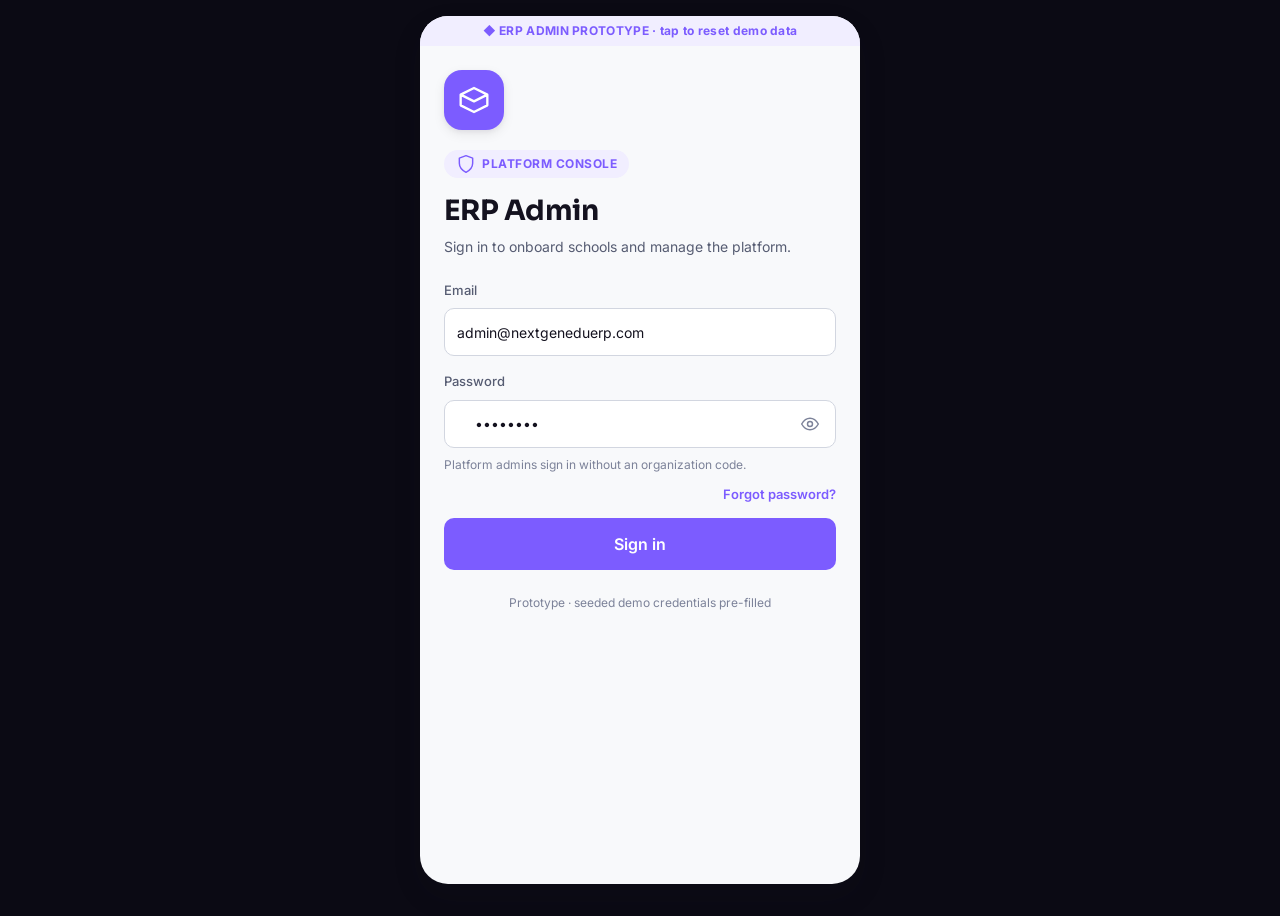
==== commit a12f75ee: "sprint based updateing 1" ====
--- a/admin/index.html
+++ b/admin/index.html
@@ -18,6 +18,7 @@
 <script src="../shared/data.js"></script>
 <script src="../shared/auth.js"></script>
 <script src="../shared/utils.js"></script>
+<script src="../shared/auth-screens.js"></script>
 <script>
 /* ============================================================================
    ERP ADMIN — Single Page Application
@@ -48,40 +49,12 @@
      LOGIN
      ======================================================================== */
   renderLogin(){
-    document.getElementById('app').innerHTML=`
-    <div class="login fade-in">
-      <div class="login-brand">${icon('logo')}</div>
-      <span class="login-badge">${icon('shield')} Platform Console</span>
-      <h1 class="t-display mb-2">ERP Admin</h1>
-      <p class="text-secondary mb-6">Sign in to onboard schools and manage the platform.</p>
-      <div class="field">
-        <label class="field-label">Email</label>
-        <input class="input" id="email" type="email" value="admin@nextgeneduerp.com" autocomplete="username">
-      </div>
-      <div class="field">
-        <label class="field-label">Password</label>
-        <div class="input-affix">
-          <input class="input" id="pass" type="password" value="demo1234" autocomplete="current-password">
-          <button class="input-group-btn" onclick="App.togglePass(this)" aria-label="Show password">${icon('user')}</button>
-        </div>
-        <div class="field-hint">Platform admins sign in without an organization code.</div>
-      </div>
-      <div id="loginErr"></div>
-      <button class="btn btn-primary btn-full btn-lg mt-2" id="loginBtn" onclick="App.doLogin()">Sign in</button>
-      <p class="t-caption text-center mt-6">Prototype · seeded admin credentials pre-filled</p>
-    </div>`;
-  },
-  togglePass(btn){ const i=btn.previousElementSibling; i.type=i.type==='password'?'text':'password'; },
-  doLogin(){
-    const email=document.getElementById('email').value;
-    const pass=document.getElementById('pass').value;
-    const btn=document.getElementById('loginBtn');
-    btn.textContent='Signing in…'; btn.disabled=true;
-    setTimeout(()=>{
-      const r=Auth.login(email,pass,'admin');
-      if(r.success){ this.route='dashboard'; this.render(); UI.toast('Welcome back, '+r.user.name.split(' ')[0]); }
-      else{ document.getElementById('loginErr').innerHTML=`<div class="field-error mb-2">${icon('alert')} ${r.message}</div>`; btn.textContent='Sign in'; btn.disabled=false; }
-    },500);
+    AuthScreens.Login(document.getElementById('app'),{
+      app:'admin', title:'ERP Admin', subtitle:'Sign in to onboard schools and manage the platform.',
+      badge:'Platform Console', badgeIcon:'shield', orgCodeVisible:false,
+      demoIdentifier:'admin@nextgeneduerp.com', demoPassword:'demo1234',
+      onSuccess:(user)=>{ this.route='dashboard'; this.render(); UI.toast('Welcome back, '+user.name.split(' ')[0]); }
+    });
   },
   logout(){ Auth.logout(); this.renderLogin(); },
 
@@ -160,8 +133,8 @@
       <div class="grid-2 mb-3">${'<div class="kpi"><div class="sk sk-line" style="width:50%"></div><div class="sk" style="height:26px;width:40%;margin:8px 0"></div></div>'.repeat(4)}</div>
       <div class="card"><div class="sk" style="height:128px"></div></div>`;
     this.withLoading(el,sk,()=>{
-      const c=DB.planCounts();
-      if(c.total===0){
+      const sum=DB.organizationsSummary();
+      if(sum.total_organizations===0){
         return `<div class="state">
           <div class="state-ill">${icon('building2')}</div>
           <div class="state-title">No schools yet</div>
@@ -169,30 +142,31 @@
           <button class="btn btn-primary btn-lg mt-2" onclick="App.go('onboard')">${icon('plus')} Onboard a school</button>
         </div>`;
       }
-      const trend=DB.onboardingTrend(); const max=Math.max(1,...trend.map(t=>t.count));
+      const p=sum.active_subscriptions_by_plan;
+      const activeTotal=p.BASIC+p.PRO+p.ENTERPRISE;
+      const trend=sum.onboarding_trend; const max=Math.max(1,...trend.map(t=>t.count));
+      const recent=DB.orgs().slice(-4).reverse();
       return `
         <div class="grid-2 mb-3">
-          ${this.kpiCard('building','Total schools',c.total,'brand',c.active+' active')}
-          ${this.kpiCard('users','Students',fmt.num(c.students),'info','across all schools')}
+          ${this.kpiCard('building2','Total schools',sum.total_organizations,'brand',activeTotal+' with active subscription')}
+          ${this.kpiCard('shield','Basic',p.BASIC,'neutral','')}
         </div>
         <div class="grid-2 mb-4">
-          ${this.kpiCard('shield','Basic plan',c.basic,'neutral','')}
-          ${this.kpiCard('sparkle','Pro + Ent.',c.proPlus,'success','')}
+          ${this.kpiCard('sparkle','Pro',p.PRO,'success','')}
+          ${this.kpiCard('star','Enterprise',p.ENTERPRISE,'info','')}
         </div>
 
         <div class="card card-raised mb-4">
           <div class="flex between items-center mb-4"><div class="sec-title">Onboarding trend</div><span class="t-caption">Last 6 months</span></div>
-          <div class="chart-bars">
-            ${trend.map(t=>`<div class="bar-col"><div class="bar-val">${t.count||''}</div><div class="bar" style="height:${(t.count/max)*100}%"></div><div class="bar-label">${t.label}</div></div>`).join('')}
-          </div>
+          ${trend.every(t=>t.count===0)
+            ? `<div class="text-center" style="padding:24px;color:var(--text-tertiary)"><div class="mb-2">${icon('chart')}</div><div class="t-caption">Schools onboarded this month will appear here</div></div>`
+            : `<div class="chart-bars">${trend.map(t=>`<div class="bar-col"><div class="bar-val">${t.count||''}</div><div class="bar" style="height:${(t.count/max)*100}%"></div><div class="bar-label">${t.label}</div></div>`).join('')}</div>`}
         </div>
 
         <div class="sec-head"><div class="sec-title">Recent schools</div><button class="sec-link" onclick="App.go('organizations')">View all</button></div>
-        <div class="card card-pad-0"><div class="list">
-          ${DB.orgs().slice(-3).reverse().map(o=>this.orgRow(o)).join('')}
-        </div></div>
-
-        <div class="dashed-card mt-4">${icon('sparkle')} <span class="t-label" style="color:var(--text-tertiary)">AI insights arrive with Enterprise</span></div>
+        <div class="card card-pad-0 mb-4"><div class="list">${recent.map(o=>this.orgRow(o)).join('')}</div></div>
+
+        <div class="dashed-card">${icon('sparkle')} <span class="t-label" style="color:var(--text-tertiary)">AI platform insights arrive with Enterprise tier</span></div>
       `;
     });
   },
@@ -205,17 +179,32 @@
       ${sub?`<div class="kpi-sub">${sub}</div>`:''}
     </div>`;
   },
+  planChip(plan){
+    const p=(plan||'').toUpperCase();
+    return p==='ENTERPRISE'?'chip-info':p==='PRO'?'chip-success':'chip-neutral';
+  },
+  planLabel(plan){ const p=(plan||'').toUpperCase(); return p==='ENTERPRISE'?'Enterprise':p==='PRO'?'Pro':'Basic'; },
   orgRow(o){
-    const chipCls=o.plan==='Enterprise'?'chip-info':o.plan==='Pro'?'chip-success':'chip-neutral';
-    const statusChip=o.status==='active'?'':'<span class="chip chip-danger" style="margin-top:2px">Inactive</span>';
     return `<div class="row" onclick="App.openOrg('${o.id}')">
       <div class="avatar avatar-sq" style="background:${avatarColor(o.name)}">${initials(o.name)}</div>
       <div class="row-main">
         <div class="row-title">${o.name}</div>
         <div class="row-sub">${o.city} · <span class="t-code">${o.code}</span></div>
       </div>
-      <div class="row-trail"><span class="chip ${chipCls}">${o.plan}</span>${statusChip}</div>
+      <div class="row-trail">
+        <span class="chip ${this.planChip(o.plan)}">${this.planLabel(o.plan)}</span>
+        ${o.status!=='active'?'<span class="chip chip-danger" style="margin-top:2px">Inactive</span>':''}
+      </div>
       <span class="row-chev">${icon('chevronR')}</span>
+    </div>`;
+  },
+  /* reusable error state — call when a network/data error occurs on any screen */
+  errorState(msg,retryFn){
+    return `<div class="state">
+      <div class="state-ill err">${icon('alert')}</div>
+      <div class="state-title">Something went wrong</div>
+      <div class="state-msg">${msg||'We couldn\u2019t load this data. Check your connection and try again.'}</div>
+      <button class="btn btn-secondary btn-lg mt-2" onclick="${retryFn||'location.reload()'}">Try again</button>
     </div>`;
   },
 
@@ -224,10 +213,10 @@
      ======================================================================== */
   Organizations(el){
     this._backTo='dashboard';
-    const sk=`<div class="sk" style="height:48px;margin-bottom:16px"></div>${'<div class="sk-row"><div class="sk sk-circle"></div><div style="flex:1"><div class="sk sk-line" style="width:60%"></div><div class="sk sk-line" style="width:40%"></div></div></div>'.repeat(5)}`;
-    this.withLoading(el,sk,()=>this.orgsMarkup());
     this._orgFilter=this._orgFilter||'all';
     this._orgSearch=this._orgSearch||'';
+    const sk=`<div class="sk" style="height:48px;margin-bottom:16px"></div><div class="filter-row">${'<div class="sk sk-line" style="width:64px;height:32px;border-radius:99px"></div>'.repeat(4)}</div>${'<div class="sk-row"><div class="sk sk-circle"></div><div style="flex:1"><div class="sk sk-line" style="width:60%"></div><div class="sk sk-line" style="width:40%"></div></div></div>'.repeat(5)}`;
+    this.withLoading(el,sk,()=>this.orgsMarkup());
   },
   orgsMarkup(){
     const all=DB.orgs();
@@ -239,25 +228,56 @@
         <button class="btn btn-primary btn-lg mt-2" onclick="App.go('onboard')">${icon('plus')} Onboard a school</button>
       </div>`;
     }
+    // Matches GET /platform/organizations?search=&plan=&status= params exactly
     const f=this._orgFilter||'all'; const q=(this._orgSearch||'').toLowerCase();
     let list=all.filter(o=>{
-      const mf = f==='all'||(f==='active'&&o.status==='active')||(f==='inactive'&&o.status==='inactive')||(o.plan.toLowerCase()===f);
-      const mq = !q||o.name.toLowerCase().includes(q)||o.city.toLowerCase().includes(q)||o.code.toLowerCase().includes(q);
+      const mf = f==='all'
+        || (f==='active' && o.status==='active')
+        || (f==='inactive' && o.status==='inactive')
+        || (o.plan.toUpperCase()===f.toUpperCase());
+      const mq = !q || o.name.toLowerCase().includes(q)
+        || (o.city||'').toLowerCase().includes(q)
+        || (o.code||'').toLowerCase().includes(q);
       return mf&&mq;
     });
-    const filters=[['all','All'],['active','Active'],['basic','Basic'],['pro','Pro'],['enterprise','Enterprise'],['inactive','Inactive']];
+    // Mirrors PlatformOrganizationListMeta fields: total, active_subscriptions
+    const meta={total:all.length, active_subscriptions:all.filter(x=>x.status==='active').length};
+    const filters=[['all','All '+all.length],['active','Active'],['BASIC','Basic'],['PRO','Pro'],['ENTERPRISE','Enterprise'],['inactive','Inactive']];
+    const hasFilter=f!=='all'||q;
     return `
       <div class="input-affix mb-3">
         <span style="position:absolute;left:14px;color:var(--text-tertiary);display:grid">${icon('search')}</span>
-        <input class="input" style="padding-left:42px" placeholder="Search schools, city, code…" value="${this._orgSearch||''}" oninput="App.searchOrgs(this.value)">
-      </div>
-      <div class="filter-row">
+        <input class="input" style="padding-left:42px" placeholder="Search schools, city, code…"
+          value="${this._orgSearch||''}"
+          oninput="App._searchOrgsDebounced(this.value)"
+          id="org-search">
+      </div>
+      <div class="filter-row mb-1">
         ${filters.map(([k,l])=>`<button class="filter-chip ${f===k?'active':''}" onclick="App.filterOrgs('${k}')">${l}</button>`).join('')}
       </div>
+      <div class="flex between items-center mb-3">
+        <span class="t-caption">${list.length} of ${meta.total} schools · ${meta.active_subscriptions} active</span>
+        ${hasFilter?`<button class="sec-link" style="background:none;border:none;cursor:pointer" onclick="App.clearOrgFilters()">Clear filters</button>`:''}
+      </div>
       ${list.length===0
-        ? `<div class="state" style="min-height:40vh"><div class="state-ill">${icon('search')}</div><div class="state-title">No matches</div><div class="state-msg">No schools match your search or filter. Try clearing them.</div><button class="btn btn-secondary mt-2" onclick="App.clearOrgFilters()">Clear filters</button></div>`
-        : `<div class="card card-pad-0"><div class="list">${list.map(o=>this.orgRow(o)).join('')}</div></div><p class="t-caption text-center mt-3">${list.length} of ${all.length} schools</p>`}
+        ? `<div class="state" style="min-height:40vh">
+            <div class="state-ill">${icon('search')}</div>
+            <div class="state-title">No matches</div>
+            <div class="state-msg">No schools match "${this._orgSearch||f}". Try a different search term or clear the filter.</div>
+            <button class="btn btn-secondary mt-2" onclick="App.clearOrgFilters()">Clear filters</button>
+          </div>`
+        : `<div class="card card-pad-0""><div class="list">${list.map(o=>this.orgRow(o)).join('')}</div></div>`}
     `;
+  },
+  _searchOrgsDebounced(v){
+    clearTimeout(this._orgSearchTimer);
+    this._orgSearchTimer=setTimeout(()=>{
+      this._orgSearch=v;
+      const el=document.getElementById('screen'); const scroll=el.scrollTop;
+      el.innerHTML=this.orgsMarkup(); el.scrollTop=scroll;
+      const inp=document.getElementById('org-search');
+      if(inp){inp.focus();inp.setSelectionRange(v.length,v.length);}
+    },250);
   },
   searchOrgs(v){ this._orgSearch=v; const el=document.getElementById('screen'); const scroll=el.scrollTop; el.innerHTML=this.orgsMarkup(); el.scrollTop=scroll; const inp=el.querySelector('input'); if(inp){inp.focus();inp.setSelectionRange(v.length,v.length);} },
   filterOrgs(k){ this._orgFilter=k; document.getElementById('screen').innerHTML=this.orgsMarkup(); },
@@ -304,15 +324,38 @@
   renderOrgTab(o,t){
     const box=document.getElementById('orgTab');
     if(t==='overview'){
+      // Mirrors PlatformOrganizationDetailOut: display_name, legal_name, org_code,
+      // is_active, onboarded_at, student_count, staff_count, branch_count, branches[]
+      const branches=o.branches||[{branch_code:o.code||'BR-01',branch_name:o.branch||'Main Campus',is_active:true}];
       box.innerHTML=`
         <div class="card mb-4"><div class="dl">
-          <div class="dl-row"><span class="dl-key">Organization code</span><span class="dl-val t-code">${o.code}</span></div>
-          <div class="dl-row"><span class="dl-key">City</span><span class="dl-val">${o.city}</span></div>
-          <div class="dl-row"><span class="dl-key">Branch</span><span class="dl-val">${o.branch||'—'}</span></div>
+          <div class="dl-row"><span class="dl-key">Display name</span><span class="dl-val">${o.name}</span></div>
+          <div class="dl-row"><span class="dl-key">Legal name</span><span class="dl-val">${o.legal_name||o.name}</span></div>
+          <div class="dl-row"><span class="dl-key">Org code</span><span class="dl-val t-code">${o.code}</span></div>
+          <div class="dl-row"><span class="dl-key">City</span><span class="dl-val">${o.city||'—'}</span></div>
           <div class="dl-row"><span class="dl-key">Academic year</span><span class="dl-val">${o.academicYear||'—'}</span></div>
-          <div class="dl-row"><span class="dl-key">Students</span><span class="dl-val t-data">${fmt.num(o.students)}</span></div>
           <div class="dl-row"><span class="dl-key">Onboarded</span><span class="dl-val">${fmt.date(o.onboardedAt)}</span></div>
         </div></div>
+
+        <div class="sec-head"><div class="sec-title">Scale</div></div>
+        <div class="grid-2 mb-4">
+          <div class="kpi">${icon('users')}<div class="kpi-label">Students</div><div class="kpi-value">${fmt.num(o.students||0)}</div></div>
+          <div class="kpi">${icon('briefcase')}<div class="kpi-label">Staff</div><div class="kpi-value">${o.staff_count||0}</div></div>
+        </div>
+        <div class="grid-2 mb-4">
+          <div class="kpi">${icon('building2')}<div class="kpi-label">Branches</div><div class="kpi-value">${o.branch_count||branches.length}</div></div>
+          <div class="kpi">${icon('shield')}<div class="kpi-label">Plan</div><div class="kpi-value" style="font-size:16px">${this.planLabel(o.plan)}</div></div>
+        </div>
+
+        <div class="sec-head"><div class="sec-title">Branches</div></div>
+        <div class="card card-pad-0 mb-4"><div class="list">
+          ${branches.map(b=>`<div class="row" style="cursor:default">
+            <div class="avatar avatar-sq" style="background:var(--brand-subtle);color:var(--brand)">${icon('building2')}</div>
+            <div class="row-main"><div class="row-title">${b.branch_name||b.name||'Branch'}</div><div class="row-sub t-code">${b.branch_code||b.code||'—'}</div></div>
+            <span class="chip ${b.is_active!==false?'chip-success':'chip-neutral'}">${b.is_active!==false?'Active':'Inactive'}</span>
+          </div>`).join('')}
+        </div></div>
+
         <button class="btn ${o.status==='active'?'btn-danger-soft':'btn-primary'} btn-full" onclick="App.toggleOrgStatus('${o.id}')">
           ${icon(o.status==='active'?'ban':'power')} ${o.status==='active'?'Deactivate school':'Reactivate school'}
         </button>`;
@@ -321,7 +364,7 @@
       const changes=DB.getBy(DB.COLS.PLANS,'orgId',o.id).reverse();
       box.innerHTML=`
         <div class="card mb-4">
-          <div class="flex between items-center mb-3"><div class="t-h3">Current plan</div><span class="chip ${o.plan==='Enterprise'?'chip-info':o.plan==='Pro'?'chip-success':'chip-neutral'}">${o.plan}</span></div>
+          <div class="flex between items-center mb-3"><div class="t-h3">Current plan</div><span class="chip ${this.planChip(o.plan)}">${this.planLabel(o.plan)}</span></div>
           <p class="t-caption mb-4">${this.planBlurb(o.plan)}</p>
           <button class="btn btn-primary btn-full" onclick="App.openPlanSheet('${o.id}')">${icon('trend')} Change plan</button>
         </div>
@@ -334,40 +377,102 @@
         ${changes.length?`<div class="sec-head"><div class="sec-title">Plan history</div></div>
         <div class="card card-pad-0"><div class="list">${changes.map(c=>`<div class="row" style="cursor:default">
           <div class="avatar avatar-sq" style="background:var(--surface-sunken);color:var(--text-secondary)">${icon('trend')}</div>
-          <div class="row-main"><div class="row-title">${c.from} → ${c.to}</div><div class="row-sub">${c.reason||'No note'} · ${fmt.ago(c.createdAt)}</div></div>
+          <div class="row-main"><div class="row-title">${this.planLabel(c.from)} → ${this.planLabel(c.to)}</div><div class="row-sub">${c.reason||'No note'} · ${fmt.ago(c.createdAt)}</div></div>
         </div>`).join('')}</div></div>`:''}
       `;
     }
   },
-  planBlurb(p){ return p==='Basic'?'3 apps: ERP Admin, Founder, Staff. Core operations.':p==='Pro'?'Everything in Basic + the Parent app.':'Everything in Pro + true white-label branding.'; },
+  planBlurb(p){ const pu=(p||'').toUpperCase(); return pu==='ENTERPRISE'?'Everything in Pro + true white-label branding.':pu==='PRO'?'Everything in Basic + the Parent app.':'3 apps: ERP Admin, Founder, Staff. Core operations.'; },
   toggleOrgStatus(id){
     const o=DB.getById(DB.COLS.ORGS,id);
-    UI.confirm({title:o.status==='active'?'Deactivate school?':'Reactivate school?',message:o.status==='active'?`${o.name} will lose access until reactivated.`:`${o.name} will regain access immediately.`,confirmText:o.status==='active'?'Deactivate':'Reactivate',danger:o.status==='active'}).then(ok=>{
-      if(!ok)return; DB.update(DB.COLS.ORGS,id,{status:o.status==='active'?'inactive':'active'});
-      UI.toast('School '+(o.status==='active'?'deactivated':'reactivated')); this.OrgDetail(document.getElementById('screen'));
-    });
+    const isActive=o.status==='active';
+    if(isActive){
+      // deactivate: collect a reason (important operational context)
+      const {close}=UI.sheet(`
+        <div class="sheet-title">Deactivate school?</div>
+        <p class="text-secondary mb-4" style="margin-top:-8px"><b>${o.name}</b> will immediately lose access to all apps. Their data is preserved and the school can be reactivated at any time.</p>
+        <div class="field"><label class="field-label">Reason <span class="req">*</span></label>
+          <select class="select" id="deact-reason">
+            <option value="">Select a reason</option>
+            <option>Non-payment — subscription lapsed</option>
+            <option>School requested suspension</option>
+            <option>Policy violation</option>
+            <option>Duplicate account</option>
+            <option>Other</option>
+          </select>
+        </div>
+        <div id="deact-err"></div>
+        <button class="btn btn-danger-soft btn-full btn-lg mt-2" onclick="App._confirmDeactivate('${id}')">
+          ${icon('ban')} Deactivate
+        </button>
+        <button class="btn btn-secondary btn-full mt-3" onclick="App._deactClose()">Cancel</button>
+      `);
+      this._deactClose=close;
+    }else{
+      UI.confirm({
+        title:'Reactivate school?',
+        message:`${o.name} will immediately regain access to all apps under their current plan.`,
+        confirmText:'Reactivate'
+      }).then(ok=>{
+        if(!ok)return;
+        DB.update(DB.COLS.ORGS,id,{status:'active'});
+        UI.toast(o.name+' reactivated');
+        this.OrgDetail(document.getElementById('screen'));
+      });
+    }
+  },
+  _confirmDeactivate(id){
+    const reason=document.getElementById('deact-reason').value;
+    if(!reason){ document.getElementById('deact-err').innerHTML=`<div class="field-error mb-2">${icon('alert')} Select a reason.</div>`; return; }
+    DB.update(DB.COLS.ORGS,id,{status:'inactive',deactivatedAt:new Date().toISOString(),deactivationReason:reason});
+    this._deactClose&&this._deactClose();
+    const o=DB.getById(DB.COLS.ORGS,id);
+    UI.toast(o.name+' deactivated · '+reason);
+    this.OrgDetail(document.getElementById('screen'));
   },
   openPlanSheet(id){
     const o=DB.getById(DB.COLS.ORGS,id);
-    const plans=[['Basic','3 apps · core operations'],['Pro','+ Parent app'],['Enterprise','+ true white-label']];
+    // plan codes match ChangeSubscriptionRequest{plan_code: string}
+    const plans=[
+      ['BASIC','Basic','3 apps · ERP Admin, Founder, Staff. Core operations.','chip-neutral'],
+      ['PRO','Pro','Everything in Basic, plus the Parent app.','chip-success'],
+      ['ENTERPRISE','Enterprise','Everything in Pro, plus true white-label branding.','chip-info'],
+    ];
+    const cur=o.plan.toUpperCase();
     const {close}=UI.sheet(`
       <div class="sheet-title">Change plan</div>
-      <p class="text-secondary mb-4" style="margin-top:-8px">Changing the plan unlocks tier features for <b>${o.name}</b>.</p>
-      ${plans.map(([p,d])=>`<button class="card card-interactive mb-3 flex between items-center" style="width:100%;text-align:left;border-color:${o.plan===p?'var(--brand)':'var(--border-subtle)'}" onclick="App.applyPlan('${id}','${p}')">
-        <div><div class="row-title">${p}</div><div class="row-sub">${d}</div></div>
-        ${o.plan===p?`<span class="chip chip-brand">Current</span>`:`<span class="row-chev">${icon('chevronR')}</span>`}
-      </button>`).join('')}
+      <p class="text-secondary mb-4" style="margin-top:-8px">Changing the plan is immediate. The school's access tier updates as soon as you confirm.</p>
+      ${plans.map(([code,label,desc,chip])=>`
+        <button class="card card-interactive mb-3 flex between items-center" style="width:100%;text-align:left;${cur===code?'border-color:var(--brand)':''}" onclick="App._confirmPlanChange('${id}','${code}','${label}')">
+          <div>
+            <div class="flex items-center gap-2 mb-1"><div class="row-title">${label}</div><span class="chip ${chip}" style="font-size:11px">${label}</span></div>
+            <div class="row-sub">${desc}</div>
+          </div>
+          ${cur===code?`<span class="chip chip-brand">Current</span>`:`<span class="row-chev">${icon('chevronR')}</span>`}
+        </button>`).join('')}
     `);
     this._planSheetClose=close;
   },
-  applyPlan(id,plan){
+  _confirmPlanChange(id,planCode,planLabel){
     const o=DB.getById(DB.COLS.ORGS,id);
-    if(o.plan===plan){ this._planSheetClose&&this._planSheetClose(); return; }
+    const curLabel=this.planLabel(o.plan);
+    if(o.plan.toUpperCase()===planCode){ this._planSheetClose&&this._planSheetClose(); return; }
+    // close the picker sheet first, then confirm
     this._planSheetClose&&this._planSheetClose();
-    DB.changePlan(id,plan,'Changed via console');
-    UI.toast(`Plan changed to ${plan}`);
-    this.OrgDetail(document.getElementById('screen'));
-  },
+    UI.confirm({
+      title:`Switch to ${planLabel}?`,
+      message:`${o.name} will move from ${curLabel} to ${planLabel} immediately. Downgrading may remove access to features currently in use.`,
+      confirmText:`Confirm — switch to ${planLabel}`,
+      danger:planCode==='BASIC'&&o.plan.toUpperCase()!=='BASIC' // downgrade is destructive
+    }).then(ok=>{
+      if(!ok)return;
+      // mirrors PATCH /subscription body: {plan_code: planCode}
+      DB.changePlan(id,planLabel,'Changed via platform console');
+      UI.toast(`Plan changed → ${planLabel}`);
+      this.OrgDetail(document.getElementById('screen'));
+    });
+  },
+  applyPlan(id,plan){ this._confirmPlanChange(id,plan.toUpperCase(),plan); }, // legacy alias
 
   /* ========================================================================
      ONBOARD WIZARD  (4 steps, real validation, atomic create)
@@ -375,7 +480,11 @@
   Onboard(el){
     this._backTo='dashboard';
     this.ctx.sub=true; this.ctx.title='Onboard school';
-    this.wiz={step:1,data:{plan:'Basic'}};
+    // init with smart defaults so the review step is never half-empty
+    const yr=new Date().getFullYear();
+    this.wiz={step:1,data:{plan:'Basic',branchName:'Main Campus',branchCode:'MAIN',
+      sessionLabel:`${yr}-${String(yr+1).slice(2)}`,
+      sessionStartDate:`${yr}-06-01`, sessionEndDate:`${yr+1}-04-30`}};
     document.querySelector('.appbar')?.remove();
     document.getElementById('app').insertAdjacentHTML('afterbegin',this.AppBar());
     this.renderWizard();
@@ -390,71 +499,147 @@
 
     let body='';
     if(s===1){
+      /* Mirrors OnboardOrganizationRequest: display_name, legal_name, org_code,
+         primary_contact_email, country_code (defaulted), timezone (defaulted)    */
       const d=this.wiz.data;
       body=`
-        <div class="field"><label class="field-label">School name <span class="req">*</span></label><input class="input" id="w-name" value="${d.schoolName||''}" placeholder="Sunrise Public School"></div>
-        <div class="field"><label class="field-label">Organization code <span class="req">*</span></label><input class="input t-code" id="w-code" value="${d.orgCode||''}" placeholder="SPS-CHN" style="text-transform:uppercase"><div class="field-hint">A short unique code. Founders use it to log in.</div></div>
-        <div class="field"><label class="field-label">City <span class="req">*</span></label><input class="input" id="w-city" value="${d.city||''}" placeholder="Chennai"></div>
-        <div class="field"><label class="field-label">Address</label><textarea class="textarea" id="w-addr" placeholder="Optional">${d.address||''}</textarea></div>
+        <div class="field"><label class="field-label">School display name <span class="req">*</span></label>
+          <input class="input" id="w-name" value="${d.schoolName||''}" placeholder="Sunrise Public School">
+          <div class="field-hint">The name shown across all apps.</div></div>
+        <div class="field"><label class="field-label">Legal / registered name <span class="req">*</span></label>
+          <input class="input" id="w-legal" value="${d.legalName||''}" placeholder="Sunrise Public School Pvt. Ltd.">
+          <div class="field-hint">The school's official registered name for documents.</div></div>
+        <div class="field"><label class="field-label">Organization code <span class="req">*</span></label>
+          <input class="input t-code" id="w-code" value="${d.orgCode||''}" placeholder="SPS-CHN" style="text-transform:uppercase" oninput="this.value=this.value.toUpperCase()">
+          <div class="field-hint">Short unique code — staff and founders use this to identify their school.</div></div>
+        <div class="field"><label class="field-label">Primary contact email <span class="req">*</span></label>
+          <input class="input" id="w-email" type="email" value="${d.primaryContactEmail||''}" placeholder="info@sunrise.edu">
+          <div class="field-hint">School's general contact email (not the founder's personal email).</div></div>
+        <div class="field"><label class="field-label">City <span class="req">*</span></label>
+          <input class="input" id="w-city" value="${d.city||''}" placeholder="Chennai"></div>
+        <div class="field"><label class="field-label">Address</label>
+          <textarea class="textarea" id="w-addr" placeholder="Optional">${d.address||''}</textarea></div>
       `;
     } else if(s===2){
+      /* Mirrors OnboardOrganizationRequest: founder_full_name, founder_email, founder_password */
       const d=this.wiz.data;
       body=`
-        <p class="text-secondary mb-4">This creates the school owner's login. They can sign in to the Founder app immediately after onboarding.</p>
-        <div class="field"><label class="field-label">Founder name <span class="req">*</span></label><input class="input" id="w-fname" value="${d.founderName||''}" placeholder="Rajesh Kumar"></div>
-        <div class="field"><label class="field-label">Founder email <span class="req">*</span></label><input class="input" id="w-femail" type="email" value="${d.founderEmail||''}" placeholder="rajesh@sunrise.edu"></div>
-        <div class="field"><label class="field-label">Temporary password <span class="req">*</span></label><input class="input" id="w-fpass" value="${d.founderPassword||''}" placeholder="Min 6 characters"><div class="field-hint">The founder can change this after first login.</div></div>
+        <p class="text-secondary mb-4">This creates the school owner's login — they can sign in to the Founder app immediately.</p>
+        <div class="field"><label class="field-label">Founder's full name <span class="req">*</span></label>
+          <input class="input" id="w-fname" value="${d.founderName||''}" placeholder="Rajesh Kumar"></div>
+        <div class="field"><label class="field-label">Founder's login email <span class="req">*</span></label>
+          <input class="input" id="w-femail" type="email" value="${d.founderEmail||''}" placeholder="rajesh@sunrise.edu"></div>
+        <div class="field"><label class="field-label">Temporary password <span class="req">*</span></label>
+          <input class="input" id="w-fpass" type="text" value="${d.founderPassword||''}" placeholder="Min 6 characters">
+          <div class="field-hint">The founder must change this on first login.</div></div>
       `;
     } else if(s===3){
+      /* Mirrors OnboardOrganizationRequest: branch_name, branch_code,
+         session_label, session_start_date, session_end_date, plan_code        */
       const d=this.wiz.data;
       body=`
-        <div class="field"><label class="field-label">First branch name <span class="req">*</span></label><input class="input" id="w-branch" value="${d.branchName||'Main Campus'}" placeholder="Main Campus"></div>
-        <div class="field"><label class="field-label">Academic year <span class="req">*</span></label><input class="input" id="w-year" value="${d.academicYear||'2026-27'}" placeholder="2026-27"></div>
-        <div class="field"><label class="field-label">Subscription plan</label>
+        <div class="sec-head"><div class="sec-title">First branch</div></div>
+        <div class="field"><label class="field-label">Branch name <span class="req">*</span></label>
+          <input class="input" id="w-branch" value="${d.branchName||'Main Campus'}" placeholder="Main Campus"></div>
+        <div class="field"><label class="field-label">Branch code <span class="req">*</span></label>
+          <input class="input t-code" id="w-bcode" value="${d.branchCode||'MAIN'}" placeholder="MAIN" style="text-transform:uppercase" oninput="this.value=this.value.toUpperCase()">
+          <div class="field-hint">Short code used in reports and data exports.</div></div>
+
+        <div class="sec-head"><div class="sec-title">Academic session</div></div>
+        <div class="field"><label class="field-label">Session label <span class="req">*</span></label>
+          <input class="input" id="w-session" value="${d.sessionLabel||''}" placeholder="2026-27"></div>
+        <div class="grid-2">
+          <div class="field"><label class="field-label">Start date <span class="req">*</span></label>
+            <input class="input" id="w-sdate" type="date" value="${d.sessionStartDate||''}"></div>
+          <div class="field"><label class="field-label">End date <span class="req">*</span></label>
+            <input class="input" id="w-edate" type="date" value="${d.sessionEndDate||''}"></div>
+        </div>
+
+        <div class="sec-head"><div class="sec-title">Subscription plan</div></div>
+        <div class="field">
           <div class="segmented" id="w-plan">
             ${['Basic','Pro','Enterprise'].map(p=>`<button class="${(d.plan||'Basic')===p?'active':''}" onclick="App.wizPlan('${p}')">${p}</button>`).join('')}
           </div>
-          <div class="field-hint">${this.planBlurb(d.plan||'Basic')}</div>
+          <div class="field-hint" id="w-plan-hint">${this.planBlurb(d.plan||'Basic')}</div>
         </div>
       `;
     } else {
+      /* Review — mirrors OnboardOrganizationOut fields for what will be created */
       const d=this.wiz.data;
       body=`
-        <p class="text-secondary mb-4">Review before creating. Onboarding creates the school and the founder login together.</p>
+        <p class="text-secondary mb-4">Review everything before creating. This operation creates the school, founder login, branch, and academic session atomically — it cannot be undone.</p>
+        <div class="sec-head"><div class="sec-title">School</div></div>
         <div class="card mb-4"><div class="dl">
-          <div class="dl-row"><span class="dl-key">School</span><span class="dl-val">${d.schoolName}</span></div>
-          <div class="dl-row"><span class="dl-key">Code</span><span class="dl-val t-code">${d.orgCode}</span></div>
-          <div class="dl-row"><span class="dl-key">City</span><span class="dl-val">${d.city}</span></div>
-          <div class="dl-row"><span class="dl-key">Founder</span><span class="dl-val">${d.founderName}</span></div>
-          <div class="dl-row"><span class="dl-key">Founder email</span><span class="dl-val">${d.founderEmail}</span></div>
-          <div class="dl-row"><span class="dl-key">Branch</span><span class="dl-val">${d.branchName}</span></div>
-          <div class="dl-row"><span class="dl-key">Academic year</span><span class="dl-val">${d.academicYear}</span></div>
-          <div class="dl-row"><span class="dl-key">Plan</span><span class="dl-val">${d.plan}</span></div>
+          <div class="dl-row"><span class="dl-key">Display name</span><span class="dl-val">${d.schoolName||'—'}</span></div>
+          <div class="dl-row"><span class="dl-key">Legal name</span><span class="dl-val">${d.legalName||'—'}</span></div>
+          <div class="dl-row"><span class="dl-key">Org code</span><span class="dl-val t-code">${d.orgCode||'—'}</span></div>
+          <div class="dl-row"><span class="dl-key">Contact email</span><span class="dl-val">${d.primaryContactEmail||'—'}</span></div>
+          <div class="dl-row"><span class="dl-key">City</span><span class="dl-val">${d.city||'—'}</span></div>
+        </div></div>
+        <div class="sec-head"><div class="sec-title">Founder login</div></div>
+        <div class="card mb-4"><div class="dl">
+          <div class="dl-row"><span class="dl-key">Name</span><span class="dl-val">${d.founderName||'—'}</span></div>
+          <div class="dl-row"><span class="dl-key">Email</span><span class="dl-val">${d.founderEmail||'—'}</span></div>
+        </div></div>
+        <div class="sec-head"><div class="sec-title">Setup</div></div>
+        <div class="card mb-4"><div class="dl">
+          <div class="dl-row"><span class="dl-key">Branch</span><span class="dl-val">${d.branchName||'—'} <span class="t-code">${d.branchCode||''}</span></span></div>
+          <div class="dl-row"><span class="dl-key">Session</span><span class="dl-val">${d.sessionLabel||'—'}</span></div>
+          <div class="dl-row"><span class="dl-key">Session dates</span><span class="dl-val">${d.sessionStartDate||'—'} → ${d.sessionEndDate||'—'}</span></div>
+          <div class="dl-row"><span class="dl-key">Plan</span><span class="dl-val"><span class="chip ${this.planChip(d.plan)}">${this.planLabel(d.plan)}</span></span></div>
         </div></div>
       `;
     }
     const footer=`<div class="wiz-footer">
       ${s>1?`<button class="btn btn-secondary btn-full" onclick="App.wizBack()">Back</button>`:''}
-      <button class="btn btn-primary btn-full" onclick="App.wizNext()">${s<4?'Continue':'Create school'}</button>
+      <button class="btn btn-primary btn-full" onclick="App.wizNext()">${s<4?'Continue':'Create school & login'}</button>
     </div>`;
     el.innerHTML=`<div class="wiz-flow"><div class="wiz-body">${stepper}<div class="fade-in">${body}</div></div>${footer}</div>`;
   },
-  wizPlan(p){ this.wiz.data.plan=p; document.querySelectorAll('#w-plan button').forEach(b=>b.classList.toggle('active',b.textContent===p)); document.querySelector('#w-plan').nextElementSibling.textContent=this.planBlurb(p); },
+  wizPlan(p){
+    this.wiz.data.plan=p;
+    document.querySelectorAll('#w-plan button').forEach(b=>b.classList.toggle('active',b.textContent===p));
+    const hint=document.getElementById('w-plan-hint');
+    if(hint) hint.textContent=this.planBlurb(p);
+  },
   _saveStep(){
-    const s=this.wiz.step, d=this.wiz.data, g=id=>document.getElementById(id)?.value.trim();
-    if(s===1){ d.schoolName=g('w-name'); d.orgCode=(g('w-code')||'').toUpperCase(); d.city=g('w-city'); d.address=g('w-addr'); }
+    const s=this.wiz.step, d=this.wiz.data, g=id=>{ const el=document.getElementById(id); return el?el.value.trim():''; };
+    if(s===1){
+      d.schoolName=g('w-name'); d.legalName=g('w-legal');
+      d.orgCode=g('w-code').toUpperCase(); d.primaryContactEmail=g('w-email');
+      d.city=g('w-city'); d.address=g('w-addr');
+    }
     if(s===2){ d.founderName=g('w-fname'); d.founderEmail=g('w-femail'); d.founderPassword=g('w-fpass'); }
-    if(s===3){ d.branchName=g('w-branch'); d.academicYear=g('w-year'); }
+    if(s===3){
+      d.branchName=g('w-branch'); d.branchCode=g('w-bcode').toUpperCase();
+      d.sessionLabel=g('w-session'); d.sessionStartDate=g('w-sdate'); d.sessionEndDate=g('w-edate');
+    }
   },
   _validateStep(){
     const s=this.wiz.step, d=this.wiz.data, errs=[];
-    if(s===1){ if(!d.schoolName)errs.push('w-name'); if(!d.orgCode)errs.push('w-code'); if(!d.city)errs.push('w-city');
-      if(d.orgCode && DB.orgs().some(o=>o.code===d.orgCode)){ this._wizErr='That organization code is already in use.'; errs.push('w-code'); } }
-    if(s===2){ if(!d.founderName)errs.push('w-fname');
-      if(!d.founderEmail||!/^\S+@\S+\.\S+$/.test(d.founderEmail)){ errs.push('w-femail'); if(d.founderEmail)this._wizErr='Enter a valid email address.'; }
-      if(d.founderEmail && DB.getAll(DB.COLS.FOUNDERS).some(f=>f.email.toLowerCase()===d.founderEmail.toLowerCase())){ this._wizErr='A founder with that email already exists.'; errs.push('w-femail'); }
-      if(!d.founderPassword||d.founderPassword.length<6){ errs.push('w-fpass'); if(d.founderPassword)this._wizErr='Password must be at least 6 characters.'; } }
-    if(s===3){ if(!d.branchName)errs.push('w-branch'); if(!d.academicYear)errs.push('w-year'); }
+    const emailRe=/^\S+@\S+\.\S+$/;
+    if(s===1){
+      if(!d.schoolName) errs.push('w-name');
+      if(!d.legalName) errs.push('w-legal');
+      if(!d.orgCode){ errs.push('w-code'); }
+      else if(DB.orgs().some(o=>o.code===d.orgCode)){ this._wizErr='That organization code is already taken.'; errs.push('w-code'); }
+      if(!d.primaryContactEmail || !emailRe.test(d.primaryContactEmail)){ errs.push('w-email'); if(d.primaryContactEmail) this._wizErr='Enter a valid contact email.'; }
+      if(!d.city) errs.push('w-city');
+    }
+    if(s===2){
+      if(!d.founderName) errs.push('w-fname');
+      if(!d.founderEmail || !emailRe.test(d.founderEmail)){ errs.push('w-femail'); if(d.founderEmail) this._wizErr='Enter a valid founder email.'; }
+      else if(DB.getAll(DB.COLS.FOUNDERS).some(f=>f.email.toLowerCase()===d.founderEmail.toLowerCase())){ this._wizErr='A founder with that email already exists.'; errs.push('w-femail'); }
+      if(!d.founderPassword || d.founderPassword.length<6){ errs.push('w-fpass'); if(d.founderPassword) this._wizErr='Password must be at least 6 characters.'; }
+    }
+    if(s===3){
+      if(!d.branchName) errs.push('w-branch');
+      if(!d.branchCode) errs.push('w-bcode');
+      if(!d.sessionLabel) errs.push('w-session');
+      if(!d.sessionStartDate) errs.push('w-sdate');
+      if(!d.sessionEndDate) errs.push('w-edate');
+      if(d.sessionStartDate && d.sessionEndDate && d.sessionEndDate<=d.sessionStartDate){ this._wizErr='End date must be after start date.'; errs.push('w-edate'); }
+    }
     return errs;
   },
   wizNext(){
@@ -462,7 +647,7 @@
     const errs=this._validateStep();
     if(errs.length){
       errs.forEach(id=>document.getElementById(id)?.classList.add('error'));
-      UI.toast(this._wizErr||'Please complete the required fields','error'); this._wizErr='';
+      UI.toast(this._wizErr||'Please complete the required fields.','error'); this._wizErr='';
       return;
     }
     if(this.wiz.step<4){ this.wiz.step++; this.renderWizard(); }
@@ -473,12 +658,24 @@
     const btn=document.querySelector('#screen .btn-primary:last-child');
     if(btn){ btn.textContent='Creating…'; btn.disabled=true; }
     setTimeout(()=>{
-      const {org,founder}=DB.onboardSchool(this.wiz.data);
-      // success screen
+      const d=this.wiz.data;
+      const {org,founder}=DB.onboardSchool({
+        schoolName:d.schoolName, legalName:d.legalName,
+        orgCode:d.orgCode, primaryContactEmail:d.primaryContactEmail,
+        city:d.city, address:d.address,
+        founderName:d.founderName, founderEmail:d.founderEmail, founderPassword:d.founderPassword,
+        branchName:d.branchName, branchCode:d.branchCode,
+        sessionLabel:d.sessionLabel, sessionStartDate:d.sessionStartDate, sessionEndDate:d.sessionEndDate,
+        academicYear:d.sessionLabel, plan:d.plan||'Basic'
+      });
       document.getElementById('screen').innerHTML=`<div class="state fade-in">
         <div class="state-ill pos">${icon('checkCircle')}</div>
         <div class="state-title">${org.name} is live</div>
-        <div class="state-msg">The school is active and <b>${founder.name}</b> can now sign in to the Founder app with <span class="t-code">${founder.email}</span>.</div>
+        <div class="state-msg">
+          <b>${founder.name}</b> can now sign in to the Founder app with
+          <span class="t-code">${founder.email}</span>.
+          Branch <b>${d.branchName}</b> and session <b>${d.sessionLabel}</b> are ready.
+        </div>
         <div class="flex gap-3 mt-4" style="width:100%">
           <button class="btn btn-secondary btn-full" onclick="App.go('dashboard')">Done</button>
           <button class="btn btn-primary btn-full" onclick="App.openOrg('${org.id}')">View school</button>
--- a/shared/styles.css
+++ b/shared/styles.css
@@ -59,6 +59,9 @@
 .appbar-logo svg{width:20px;height:20px;color:var(--on-header);}
 .appbar-logo img{width:100%;height:100%;object-fit:cover;}
 .appbar-id{flex:1;min-width:0;}
+.appbar-id-btn{background:none;border:none;text-align:left;color:inherit;display:block;width:100%;padding:0;cursor:pointer;}
+.appbar-id-btn:disabled{cursor:default;}
+.appbar-id-btn .appbar-sub svg:last-child{margin-left:-1px;opacity:.9;}
 .appbar-title{font-family:var(--f-display);font-size:var(--t-h3);font-weight:700;line-height:1.2;
   white-space:nowrap;overflow:hidden;text-overflow:ellipsis;}
 .appbar-sub{font-size:var(--t-caption);color:var(--on-header-dim);display:flex;align-items:center;gap:5px;line-height:1.3;margin-top:1px;}
@@ -163,6 +166,26 @@
   background-repeat:no-repeat;background-position:right 12px center;background-size:18px;padding-right:40px;}
 .field-error{font-size:var(--t-caption);color:var(--danger);margin-top:var(--sp-1);display:flex;align-items:center;gap:4px;}
 .field-hint{font-size:var(--t-caption);color:var(--text-tertiary);margin-top:var(--sp-1);}
+
+/* permission picker (role-first, then refine by module) */
+.perm-check{display:flex;align-items:center;gap:12px;padding:10px 6px;cursor:pointer;border-radius:var(--r-sm);transition:background var(--m-fast);}
+.perm-check:active{background:var(--surface-sunken);}
+.perm-check .perm-box{width:22px;height:22px;flex-shrink:0;border:2px solid var(--border-strong);border-radius:6px;display:grid;place-items:center;transition:all var(--m-fast);}
+.perm-check .perm-box svg{width:14px;height:14px;color:#fff;}
+.perm-check.on .perm-box{background:var(--brand);border-color:var(--brand);}
+
+/* attendance P/A/L/H/E — compact per-row segmented control */
+.att-seg{display:flex;gap:4px;margin-top:8px;}
+.att-seg button{flex:1;min-height:34px;border-radius:var(--r-xs);font-size:var(--t-caption);font-weight:700;
+  border:1.5px solid var(--border-subtle);background:var(--surface);color:var(--text-tertiary);transition:all var(--m-fast);}
+.att-seg button.active.st-P{background:var(--success-subtle);border-color:var(--success);color:var(--success);}
+.att-seg button.active.st-A{background:var(--danger-subtle);border-color:var(--danger);color:var(--danger);}
+.att-seg button.active.st-L{background:var(--warning-subtle);border-color:var(--warning);color:var(--warning);}
+.att-seg button.active.st-H{background:var(--info-subtle);border-color:var(--info);color:var(--info);}
+.att-seg button.active.st-E{background:var(--surface-sunken);border-color:var(--border-strong);color:var(--text-secondary);}
+.att-counts{display:flex;gap:14px;overflow-x:auto;scrollbar-width:none;}
+.att-counts::-webkit-scrollbar{display:none;}
+.att-counts>div{flex-shrink:0;}
 .input-affix{position:relative;display:flex;align-items:center;}
 .input-affix .prefix{position:absolute;left:var(--sp-3);color:var(--text-secondary);font-weight:600;pointer-events:none;}
 .input-affix .input{padding-left:30px;}
@@ -357,3 +380,10 @@
 .hidden{display:none!important;}
 .divider{height:1px;background:var(--border-subtle);margin:var(--sp-4) 0;}
 .dashed-card{border:1px dashed var(--border-strong);border-radius:var(--r-md);padding:var(--sp-4);text-align:center;color:var(--text-tertiary);}
+
+/* period filter (fee hero: today/week/month/term/year) — on a brand surface */
+.period-seg{display:flex;gap:4px;background:rgba(255,255,255,.15);border-radius:var(--r-sm);padding:3px;margin-top:var(--sp-3);overflow-x:auto;scrollbar-width:none;}
+.period-seg::-webkit-scrollbar{display:none;}
+.period-seg button{flex:1;min-width:56px;border:none;background:transparent;color:rgba(255,255,255,.8);
+  font-size:var(--t-caption);font-weight:700;padding:6px 8px;border-radius:var(--r-xs);white-space:nowrap;transition:all var(--m-fast);}
+.period-seg button.active{background:#fff;color:var(--brand);}
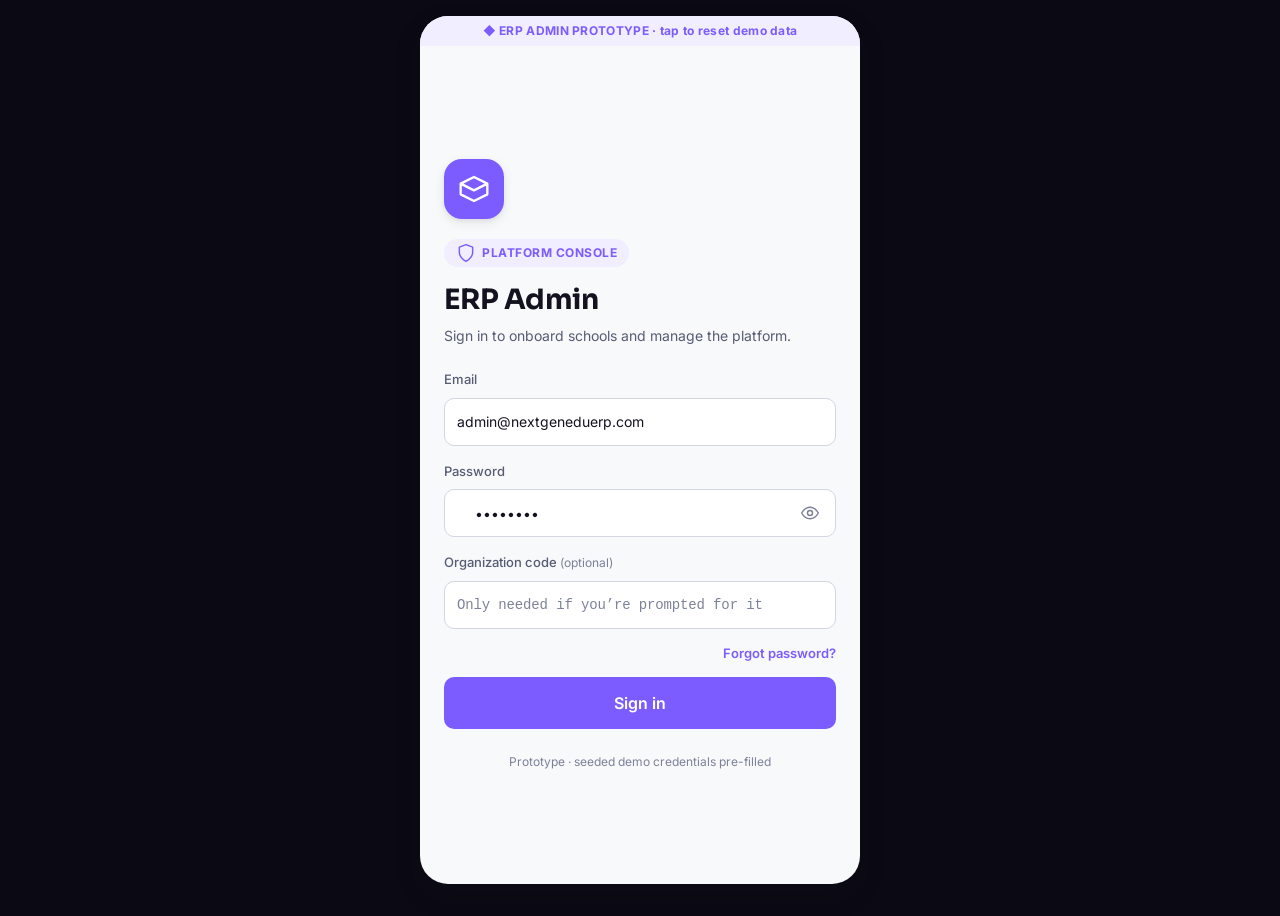
==== commit 8f7dffdc: "EDU-002: add Organization Code to login (optional for Admin, mandatory for Founder/Staff) Login only" ====
--- a/admin/index.html
+++ b/admin/index.html
@@ -51,7 +51,7 @@
   renderLogin(){
     AuthScreens.Login(document.getElementById('app'),{
       app:'admin', title:'ERP Admin', subtitle:'Sign in to onboard schools and manage the platform.',
-      badge:'Platform Console', badgeIcon:'shield', orgCodeVisible:false,
+      badge:'Platform Console', badgeIcon:'shield', orgCodeRequired:false,
       demoIdentifier:'admin@nextgeneduerp.com', demoPassword:'demo1234',
       onSuccess:(user)=>{ this.route='dashboard'; this.render(); UI.toast('Welcome back, '+user.name.split(' ')[0]); }
     });
@@ -100,7 +100,7 @@
         <div class="appbar-sub">${icon('shield')} Platform Console</div>
       </div>
       <button class="appbar-btn" onclick="App.notImplemented('Notifications')" aria-label="Alerts">${icon('bell')}<span class="appbar-dot"></span></button>
-      <div class="appbar-avatar" style="background:${avatarColor(s.name)}" onclick="App.go('settings')">${s.avatar||initials(s.name)}</div>
+      <div class="appbar-avatar" style="background:${avatarColor(s&&s.name?s.name:'Admin')}" onclick="App.go('settings')">${s&&s.avatar?s.avatar:initials(s&&s.name?s.name:'A')}</div>
     </div>`;
   },
 
@@ -673,7 +673,8 @@
         <div class="state-title">${org.name} is live</div>
         <div class="state-msg">
           <b>${founder.name}</b> can now sign in to the Founder app with
-          <span class="t-code">${founder.email}</span>.
+          <span class="t-code">${founder.email}</span> and organization code
+          <span class="t-code">${d.orgCode}</span>.
           Branch <b>${d.branchName}</b> and session <b>${d.sessionLabel}</b> are ready.
         </div>
         <div class="flex gap-3 mt-4" style="width:100%">
--- a/shared/styles.css
+++ b/shared/styles.css
@@ -25,6 +25,13 @@
   body{background:#0B0A14;padding:0;}
   .viewport{max-height:920px;height:calc(100% - 32px);margin:16px auto;border-radius:28px;box-shadow:var(--shadow-3);}
 }
+/* #app is the SPA mount point (App.render() writes Shell() into it) and must
+   pass the flex column through from .viewport to .appbar/.content/.tabbar —
+   without this, #app is a plain block box that grows to its content's full
+   height, so .content's flex:1/overflow-y:auto never engages and anything
+   past one screen's height gets clipped by .viewport's overflow:hidden with
+   no way to scroll to it. */
+#app{flex:1;min-height:0;display:flex;flex-direction:column;overflow:hidden;}
 
 /* ============================================================================
    TYPOGRAPHY UTILITIES
